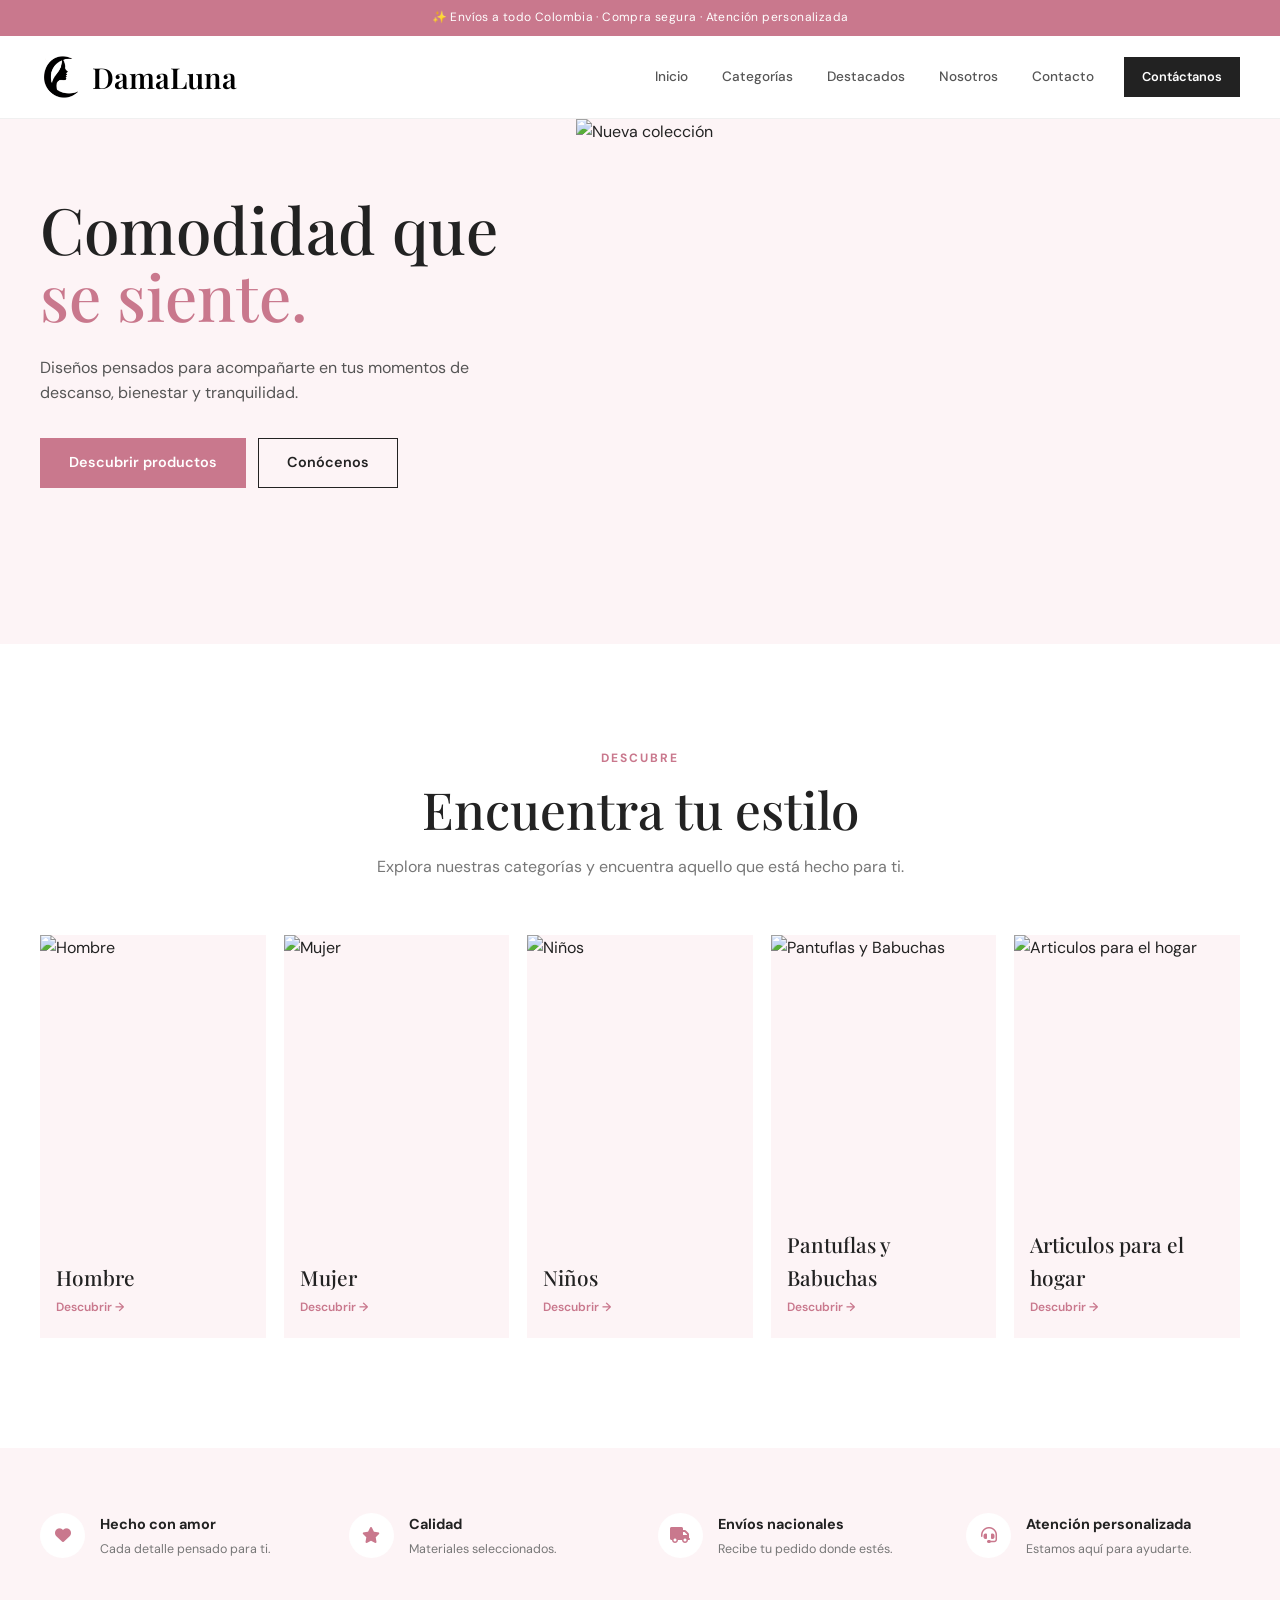
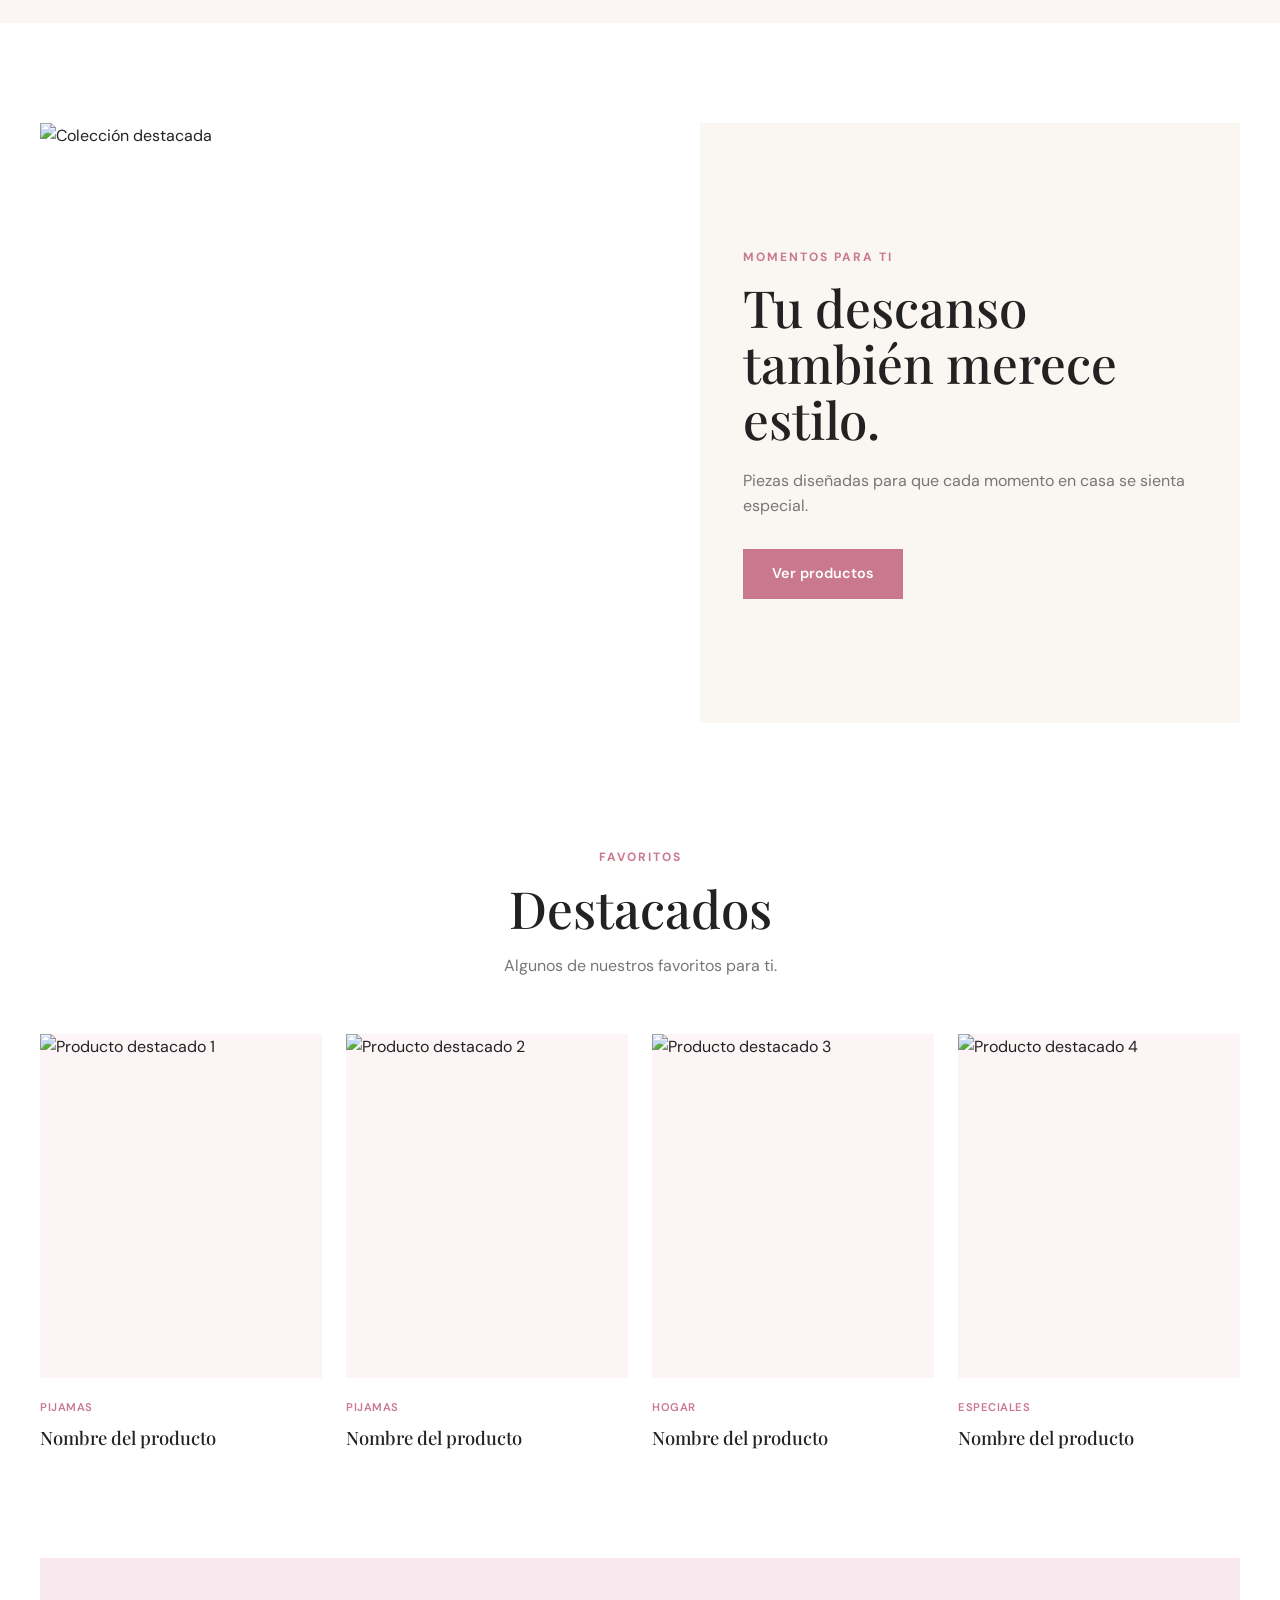
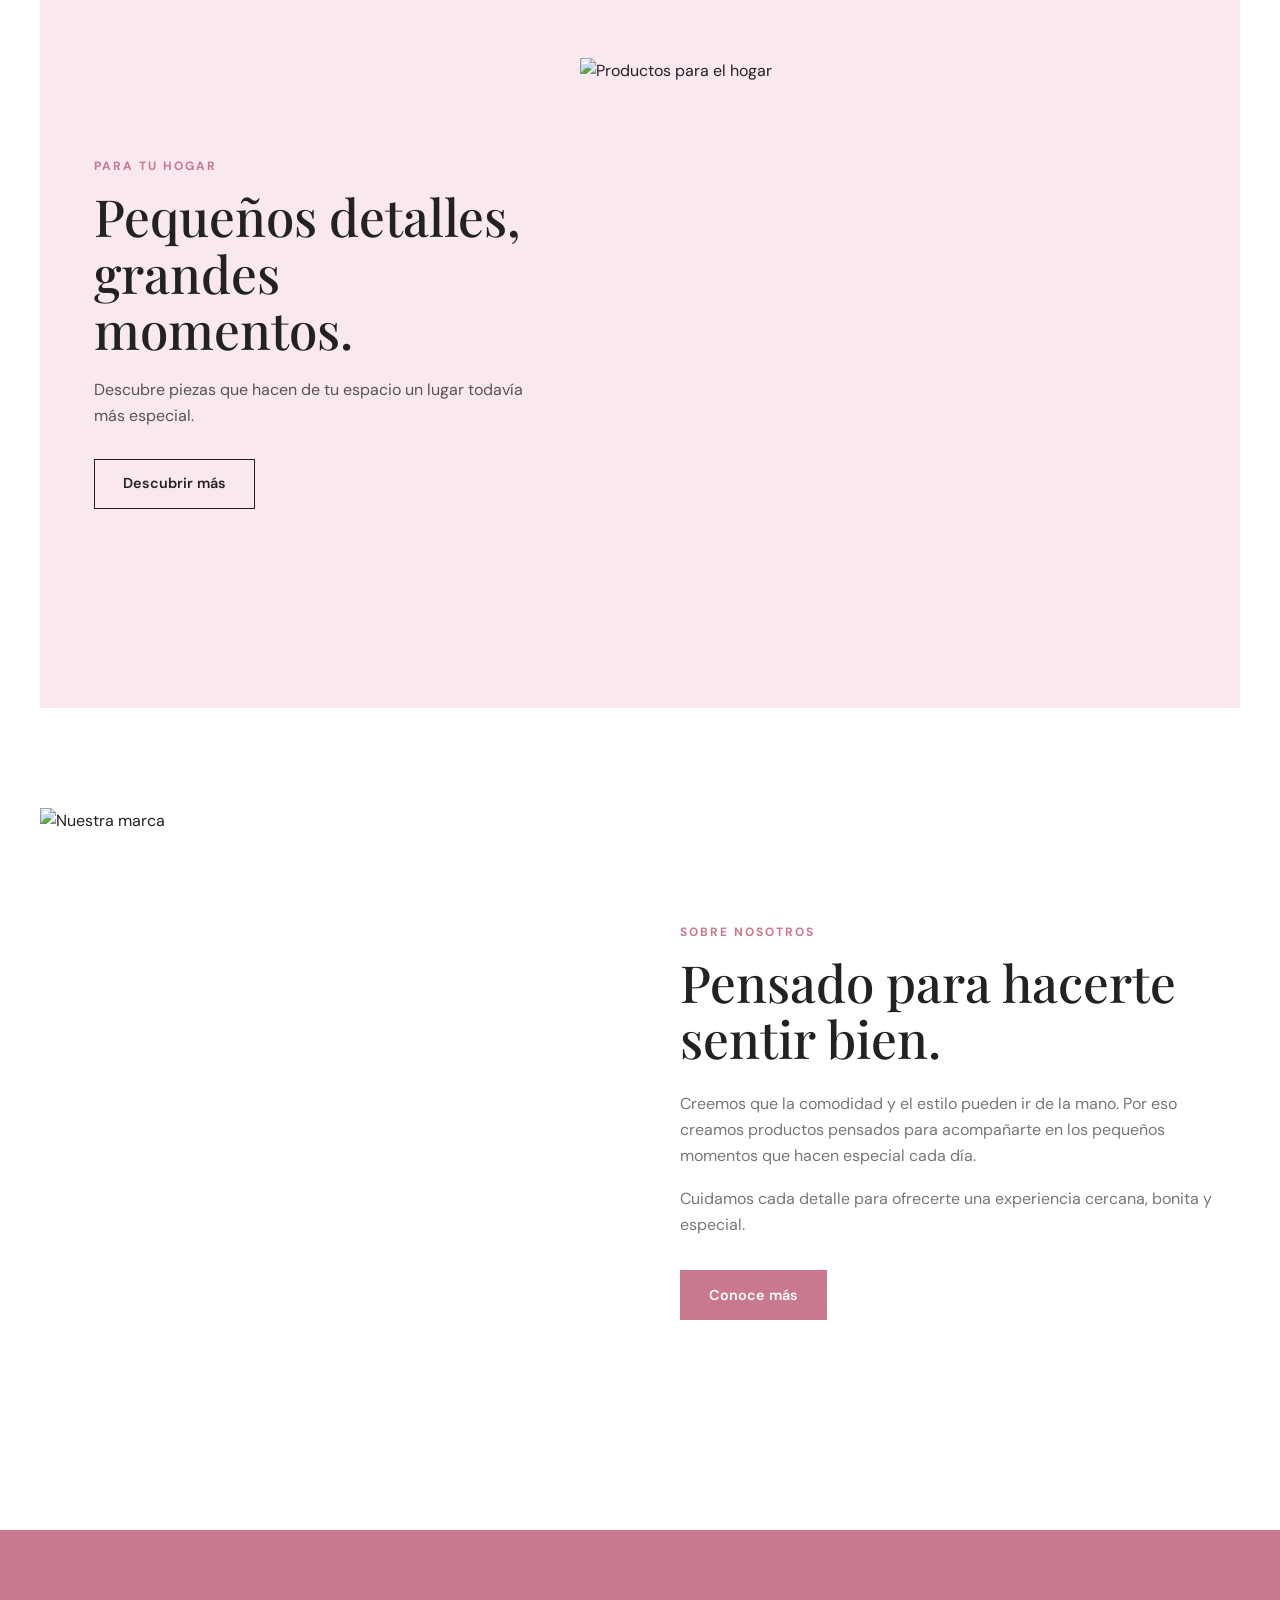
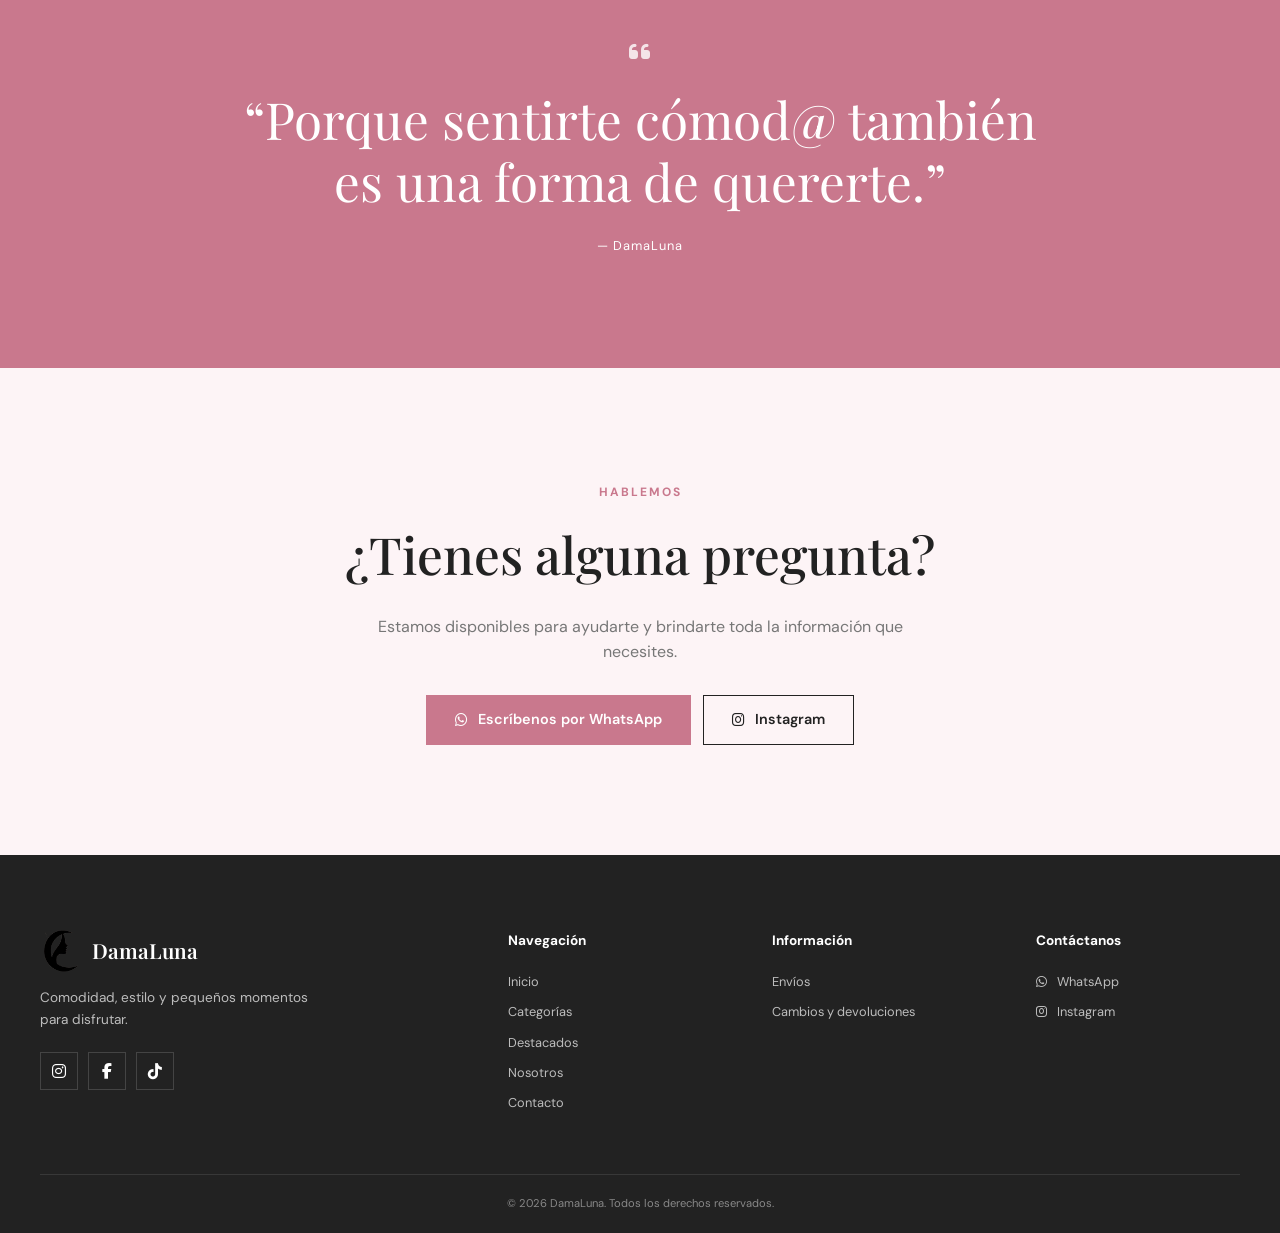
==== index.html @ d51f0b3f "Principal" ====
<!DOCTYPE html>
<html lang="es">
    <head>
        <meta charset="UTF-8">
        <meta name="viewport" content="width=device-width, initial-scale=1.0">
        <title>Tu Marca | Comodidad que se siente</title>
        <meta name="description" content="Descubre nuestra colección de pijamas y productos para disfrutar de comodidad, estilo y bienestar.">
        <!-- Favicon -->
        <link rel="icon" href="static/img/favicon.png" type="image/png">
        <!-- Google Fonts -->
        <link rel="preconnect" href="https://fonts.googleapis.com">
        <link rel="preconnect" href="https://fonts.gstatic.com" crossorigin>
        <link href="https://fonts.googleapis.com/css2?family=DM+Sans:wght@400;500;600;700&family=Playfair+Display:wght@400;500;600;700&display=swap" rel="stylesheet">
        <!-- Font Awesome -->
        <link rel="stylesheet"
            href="https://cdnjs.cloudflare.com/ajax/libs/font-awesome/6.7.2/css/all.min.css">
        <!-- CSS -->
        <link rel="stylesheet" href="static/css/index.css">
    </head>

    <body>
        <!-- =====================================================
            BARRA SUPERIOR
        ====================================================== -->
        <div class="top-bar">
            <p>✨ Envíos a todo Colombia · Compra segura · Atención personalizada</p>
        </div>

        <!-- =====================================================
            NAVBAR
        ====================================================== -->
        <header class="header">
            <nav class="navbar">
                <!-- Logo -->
                <a href="#inicio" class="logo navbar-logo">
                    <img src="static/img/Logo_DamaLuna.png" alt="Logo">
                    <span>DamaLuna</span>
                </a>
                <!-- Navegación desktop -->
                <div class="nav-links">
                    <a href="#inicio">Inicio</a>
                    <a href="#categorias">Categorías</a>
                    <a href="#destacados">Destacados</a>
                    <a href="#nosotros">Nosotros</a>
                    <a href="#contacto">Contacto</a>
                </div>
                <!-- Botones -->
                <div class="nav-actions">
                    <a href="#contacto" class="nav-contact">
                        Contáctanos
                    </a>
                    <!-- Botón menú móvil -->
                    <button class="menu-toggle"
                            id="menu-toggle"
                            aria-label="Abrir menú"
                            aria-expanded="false">
                        <i class="fa-solid fa-bars"></i>
                    </button>
                </div>
            </nav>
            <!-- Menú móvil -->
            <div class="mobile-menu" id="mobile-menu">
                <a href="#inicio">Inicio</a>
                <a href="#categorias">Categorías</a>
                <a href="#destacados">Destacados</a>
                <a href="#nosotros">Nosotros</a>
                <a href="#contacto">Contacto</a>
            </div>
        </header>

        <main>
            <!-- =================================================
                HERO
            ================================================== -->
            <section class="hero" id="inicio">
                <div class="hero-content">
                    <h1>
                        Comodidad que
                        <span>se siente.</span>
                    </h1>
                    <p>
                        Diseños pensados para acompañarte en tus momentos
                        de descanso, bienestar y tranquilidad.
                    </p>
                    <div class="hero-buttons">
                        <a href="#destacados" class="btn btn-primary">
                            Descubrir productos
                        </a>
                        <a href="#nosotros" class="btn btn-secondary">
                            Conócenos
                        </a>
                    </div>
                </div>
                <div class="hero-image">
                    <img src="static/img/hero/hero.jpg"
                        alt="Nueva colección">
                </div>
            </section>

            <!-- =================================================
                CATEGORÍAS
            ================================================== -->
            <section class="categories section" id="categorias">
                <div class="section-heading">
                    <span class="section-label">
                        DESCUBRE
                    </span>
                    <h2>
                        Encuentra tu estilo
                    </h2>
                    <p>
                        Explora nuestras categorías y encuentra aquello
                        que está hecho para ti.
                    </p>
                </div>
                <div class="categories-grid">
                    <!-- Categoría 1 -->
                    <a href="#destacados" class="category-card">
                        <div class="category-image">
                            <img src="static/img/categorias/pijamas.jpg"
                                alt="Hombre">
                        </div>
                        <div class="category-info">
                            <h3>Hombre</h3>
                            <span>Descubrir →</span>
                        </div>
                    </a>
                    <!-- Categoría 2 -->
                    <a href="#destacados" class="category-card">
                        <div class="category-image">
                            <img src="static/img/categorias/ropa.jpg"
                                alt="Mujer">
                        </div>
                        <div class="category-info">
                            <h3>Mujer</h3>
                            <span>Descubrir →</span>
                        </div>
                    </a>
                    <!-- Categoría 3 -->
                    <a href="#destacados" class="category-card">
                        <div class="category-image">
                            <img src="static/img/categorias/hogar.jpg"
                                alt="Niños">
                        </div>
                        <div class="category-info">
                            <h3>Niños</h3>
                            <span>Descubrir →</span>
                        </div>
                    </a>
                    <!-- Categoría 4 -->
                    <a href="#destacados" class="category-card">
                        <div class="category-image">
                            <img src="static/img/categorias/accesorios.jpg"
                                alt="Pantuflas y Babuchas">
                        </div>
                        <div class="category-info">
                            <h3>Pantuflas y Babuchas</h3>
                            <span>Descubrir →</span>
                        </div>
                    </a>
                    <!-- Categoría 5 -->
                    <a href="#destacados" class="category-card">
                        <div class="category-image">
                            <img src="static/img/categorias/especiales.jpg"
                                alt="Articulos para el hogar">
                        </div>
                        <div class="category-info">
                            <h3>Articulos para el hogar</h3>
                            <span>Descubrir →</span>
                        </div>
                    </a>
                </div>
            </section>

            <!-- =================================================
                BENEFICIOS
            ================================================== -->
            <section class="benefits">
                <div class="benefits-grid">
                    <div class="benefit-item">
                        <div class="benefit-icon">
                            <i class="fa-solid fa-heart"></i>
                        </div>
                        <div>
                            <h3>Hecho con amor</h3>
                            <p>
                                Cada detalle pensado para ti.
                            </p>
                        </div>
                    </div>
                    <div class="benefit-item">
                        <div class="benefit-icon">
                            <i class="fa-solid fa-star"></i>
                        </div>
                        <div>
                            <h3>Calidad</h3>
                            <p>
                                Materiales seleccionados.
                            </p>
                        </div>
                    </div>
                    <div class="benefit-item">
                        <div class="benefit-icon">
                            <i class="fa-solid fa-truck"></i>
                        </div>
                        <div>
                            <h3>Envíos nacionales</h3>
                            <p>
                                Recibe tu pedido donde estés.
                            </p>
                        </div>
                    </div>
                    <div class="benefit-item">
                        <div class="benefit-icon">
                            <i class="fa-solid fa-headset"></i>
                        </div>
                        <div>
                            <h3>Atención personalizada</h3>
                            <p>
                                Estamos aquí para ayudarte.
                            </p>
                        </div>
                    </div>
                </div>
            </section>

            <!-- =================================================
                BANNER PRINCIPAL
            ================================================== -->
            <section class="featured-banner section">
                <div class="banner-image">
                    <img src="static/img/banners/banner-principal.jpg"
                        alt="Colección destacada">
                </div>
                <div class="banner-content">
                    <span class="section-label">
                        MOMENTOS PARA TI
                    </span>
                    <h2>
                        Tu descanso también
                        merece estilo.
                    </h2>
                    <p>
                        Piezas diseñadas para que cada momento en casa
                        se sienta especial.
                    </p>
                    <a href="#categorias" class="btn btn-primary">
                        Ver productos
                    </a>
                </div>
            </section>

            <!-- =================================================
                PRODUCTOS DESTACADOS
            ================================================== -->
            <section class="featured section" id="destacados">
                <div class="section-heading">
                    <span class="section-label">
                        FAVORITOS
                    </span>
                    <h2>
                        Destacados
                    </h2>
                    <p>
                        Algunos de nuestros favoritos para ti.
                    </p>
                </div>
                <div class="products-grid">
                    <!-- Producto 1 -->
                    <article class="product-card">
                        <div class="product-image">
                            <img src="static/img/productos/producto-1.jpg"
                                alt="Producto destacado 1">
                        </div>
                        <div class="product-info">
                            <span class="product-category">
                                Pijamas
                            </span>
                            <h3>
                                Nombre del producto
                            </h3>
                        </div>
                    </article>
                    <!-- Producto 2 -->
                    <article class="product-card">
                        <div class="product-image">
                            <img src="static/img/productos/producto-2.jpg"
                                alt="Producto destacado 2">
                        </div>
                        <div class="product-info">
                            <span class="product-category">
                                Pijamas
                            </span>
                            <h3>
                                Nombre del producto
                            </h3>
                        </div>
                    </article>
                    <!-- Producto 3 -->
                    <article class="product-card">
                        <div class="product-image">
                            <img src="static/img/productos/producto-3.jpg"
                                alt="Producto destacado 3">
                        </div>
                        <div class="product-info">
                            <span class="product-category">
                                Hogar
                            </span>
                            <h3>
                                Nombre del producto
                            </h3>
                        </div>
                    </article>
                    <!-- Producto 4 -->
                    <article class="product-card">
                        <div class="product-image">
                            <img src="static/img/productos/producto-4.jpg"
                                alt="Producto destacado 4">
                        </div>
                        <div class="product-info">
                            <span class="product-category">
                                Especiales
                            </span>
                            <h3>
                                Nombre del producto
                            </h3>
                        </div>
                    </article>
                </div>
            </section>

            <!-- =================================================
                BANNER SECUNDARIO
            ================================================== -->
            <section class="secondary-banner section">
                <div class="secondary-banner-content">
                    <span class="section-label">
                        PARA TU HOGAR
                    </span>
                    <h2>
                        Pequeños detalles,
                        grandes momentos.
                    </h2>
                    <p>
                        Descubre piezas que hacen de tu espacio
                        un lugar todavía más especial.
                    </p>
                    <a href="#contacto" class="btn btn-secondary">
                        Descubrir más
                    </a>
                </div>
                <div class="secondary-banner-image">
                    <img src="static/img/banners/banner-hogar.jpg"
                        alt="Productos para el hogar">
                </div>
            </section>

            <!-- =================================================
                NOSOTROS / MARCA
            ================================================== -->
            <section class="about section" id="nosotros">
                <div class="about-image">
                    <img src="static/img/nosotros/nosotros.jpg"
                        alt="Nuestra marca">
                </div>
                <div class="about-content">
                    <span class="section-label">
                        SOBRE NOSOTROS
                    </span>
                    <h2>
                        Pensado para hacerte
                        sentir bien.
                    </h2>
                    <p>
                        Creemos que la comodidad y el estilo pueden ir
                        de la mano. Por eso creamos productos pensados
                        para acompañarte en los pequeños momentos
                        que hacen especial cada día.
                    </p>
                    <p>
                        Cuidamos cada detalle para ofrecerte una
                        experiencia cercana, bonita y especial.
                    </p>
                    <a href="#contacto" class="btn btn-primary">
                        Conoce más
                    </a>
                </div>
            </section>

            <!-- =================================================
                FRASE / TESTIMONIO
            ================================================== -->
            <section class="quote-section">
                <div class="quote-content">
                    <i class="fa-solid fa-quote-left"></i>
                    <blockquote>
                        “Porque sentirte cómod@ también es
                        una forma de quererte.”
                    </blockquote>
                    <span>
                        — DamaLuna
                    </span>
                </div>
            </section>

            <!-- =================================================
                CONTACTO / CTA
            ================================================== -->
            <section class="contact-cta section" id="contacto">
                <div class="contact-cta-content">
                    <span class="section-label">
                        HABLEMOS
                    </span>
                    <h2>
                        ¿Tienes alguna pregunta?
                    </h2>
                    <p>
                        Estamos disponibles para ayudarte y
                        brindarte toda la información que necesites.
                    </p>
                    <div class="contact-buttons">
                        <a href="#" class="btn btn-primary">
                            <i class="fa-brands fa-whatsapp"></i>
                            Escríbenos por WhatsApp
                        </a>
                        <a href="#" class="btn btn-secondary">
                            <i class="fa-brands fa-instagram"></i>
                            Instagram
                        </a>
                    </div>
                </div>
            </section>
        </main>

        <!-- =====================================================
            FOOTER
        ====================================================== -->
        <footer class="footer">
            <div class="footer-container">
                <!-- Marca -->
                <div class="footer-brand">
                    <a href="#inicio" class="logo footer-logo">
                        <img src="static/img/Logo_DamaLuna.png" alt="Logo">
                        <span>DamaLuna</span>
                    </a>
                    <p>
                        Comodidad, estilo y pequeños momentos
                        para disfrutar.
                    </p>
                    <div class="social-links">
                        <a href="#" aria-label="Instagram">
                            <i class="fa-brands fa-instagram"></i>
                        </a>
                        <a href="#" aria-label="Facebook">
                            <i class="fa-brands fa-facebook-f"></i>
                        </a>
                        <a href="#" aria-label="TikTok">
                            <i class="fa-brands fa-tiktok"></i>
                        </a>
                    </div>
                </div>
                <!-- Navegación -->
                <div class="footer-column">
                    <h3>
                        Navegación
                    </h3>
                    <a href="#inicio">Inicio</a>
                    <a href="#categorias">Categorías</a>
                    <a href="#destacados">Destacados</a>
                    <a href="#nosotros">Nosotros</a>
                    <a href="#contacto">Contacto</a>
                </div>
                <!-- Información -->
                <div class="footer-column">
                    <h3>
                        Información
                    </h3>
                    <a href="#">Envíos</a>
                    <a href="#">Cambios y devoluciones</a>
                </div>
                <!-- Contacto -->
                <div class="footer-column">
                    <h3>
                        Contáctanos
                    </h3>
                    <a href="#">
                        <i class="fa-brands fa-whatsapp"></i>
                        WhatsApp
                    </a>
                    <a href="#">
                        <i class="fa-brands fa-instagram"></i>
                        Instagram
                    </a>
                </div>
            </div>
            <div class="footer-bottom">
                <p>
                    © 2026 DamaLuna. Todos los derechos reservados.
                </p>
            </div>
        </footer>

        <!-- =====================================================
            BOTÓN VOLVER ARRIBA
        ====================================================== -->
        <button class="back-to-top"
                id="back-to-top"
                aria-label="Volver arriba">
            <i class="fa-solid fa-arrow-up"></i>
        </button>

        <!-- =====================================================
            JAVASCRIPT
        ====================================================== -->
        <script src="static/js/index.js"></script>
    </body>
</html>
---- static/css/index.css ----
/* =========================================================
   VARIABLES
========================================================= */
:root {
    --rosa-principal: #e8a8b8;
    --rosa-oscuro: #c9788d;
    --rosa-claro: #f9e8ed;
    --rosa-suave: #fdf4f6;
    --crema: #faf6f2;
    --blanco: #ffffff;
    --negro: #222222;
    --gris-oscuro: #555555;
    --gris: #777777;
    --borde: #eadcdf;
    --fuente-principal: "DM Sans", sans-serif;
    --fuente-elegante: "Playfair Display", serif;
    --contenedor: 1200px;
    --radio: 4px;
    --transicion: 0.3s ease;
}

/* =========================================================
   RESET
========================================================= */
* {
    margin: 0;
    padding: 0;
    box-sizing: border-box;
}

html {
    scroll-behavior: smooth;
}

body {
    font-family: var(--fuente-principal);
    color: var(--negro);
    background: var(--blanco);
    line-height: 1.6;
    overflow-x: hidden;
}

img {
    display: block;
    width: 100%;
    max-width: 100%;
}

a {
    color: inherit;
    text-decoration: none;
}

button,
input,
textarea {
    font: inherit;
}

button {
    border: none;
    background: none;
    cursor: pointer;
}

/* =========================================================
   UTILIDADES
========================================================= */
.section {
    width: min(100% - 40px, var(--contenedor));
    margin: 0 auto;
    padding: 100px 0;
}

.section-heading {
    max-width: 650px;
    margin: 0 auto 55px;
    text-align: center;
}

.section-label {
    display: inline-block;
    margin-bottom: 12px;
    color: var(--rosa-oscuro);
    font-size: 0.75rem;
    font-weight: 700;
    letter-spacing: 2px;
}

.section-heading h2 {
    margin-bottom: 15px;
    font-family: var(--fuente-elegante);
    font-size: clamp(2rem, 4vw, 3.2rem);
    font-weight: 500;
    line-height: 1.15;
}

.section-heading p {
    color: var(--gris);
    font-size: 1rem;
}

.btn {
    display: inline-flex;
    align-items: center;
    justify-content: center;
    gap: 10px;
    min-height: 50px;
    padding: 0 28px;
    border: 1px solid transparent;
    font-size: 0.9rem;
    font-weight: 600;
    transition:
        background var(--transicion),
        color var(--transicion),
        border-color var(--transicion),
        transform var(--transicion);
}

.btn:hover {
    transform: translateY(-2px);
}

.btn-primary {
    color: var(--blanco);
    background: var(--rosa-oscuro);
}

.btn-primary:hover {
    background: #b9667b;
}

.btn-secondary {
    color: var(--negro);
    background: transparent;
    border-color: var(--negro);
}

.btn-secondary:hover {
    color: var(--blanco);
    background: var(--negro);
}

/* =========================================================
   TOP BAR
========================================================= */
.top-bar {
    display: flex;
    align-items: center;
    justify-content: center;
    min-height: 36px;
    padding: 8px 20px;
    color: var(--blanco);
    background: var(--rosa-oscuro);
    text-align: center;
    font-size: 0.75rem;
    letter-spacing: 0.4px;
}

/* =========================================================
   HEADER / NAVBAR
========================================================= */
.header {
    position: sticky;
    top: 0;
    z-index: 1000;
    background: rgba(255, 255, 255, 0.96);
    border-bottom: 1px solid rgba(0, 0, 0, 0.06);
    backdrop-filter: blur(10px);
}

.navbar {
    width: min(100% - 40px, var(--contenedor));
    min-height: 82px;
    margin: 0 auto;
    display: flex;
    align-items: center;
    justify-content: space-between;
    gap: 30px;
}

/* Logo */
.logo {
    flex-shrink: 0;
    color: var(--negro);
    text-decoration: none;
}

.navbar-logo {
    display: flex;
    flex-direction: row;
    align-items: center;
    justify-content: flex-start;
    gap: 10px;
    white-space: nowrap;
}

.navbar-logo img {
    display: block;
    width: 42px;
    height: 42px;
    object-fit: contain;
    flex-shrink: 0;
}

.navbar-logo span {
    display: block;
    color:rgb(0, 0, 0);
    font-family: var(--fuente-elegante);
    font-size: 1.8rem;
    font-weight: 600;
    line-height: 1;
}

/* Links */
.nav-links {
    display: flex;
    align-items: center;
    justify-content: center;
    gap: 34px;
    margin-left: auto;
}

.nav-links a {
    position: relative;
    color: var(--gris-oscuro);
    font-size: 0.85rem;
    font-weight: 500;
    transition: color var(--transicion);
}

.nav-links a::after {
    content: "";
    position: absolute;
    left: 0;
    bottom: -7px;
    width: 0;
    height: 1px;
    background: var(--rosa-oscuro);
    transition: width var(--transicion);
}

.nav-links a:hover {
    color: var(--rosa-oscuro);
}

.nav-links a:hover::after {
    width: 100%;
}

/* Acciones */
.nav-actions {
    display: flex;
    align-items: center;
    gap: 15px;
}

.nav-contact {
    padding: 10px 18px;
    color: var(--blanco);
    background: var(--negro);
    font-size: 0.8rem;
    font-weight: 600;
    transition: background var(--transicion);
}

.nav-contact:hover {
    background: var(--rosa-oscuro);
}

/* Botón menú */
.menu-toggle {
    display: none;
    width: 42px;
    height: 42px;
    align-items: center;
    justify-content: center;
    color: var(--negro);
    font-size: 1.2rem;
}

/* Menú móvil */
.mobile-menu {
    display: none;
    width: min(100% - 40px, var(--contenedor));
    margin: 0 auto;
    padding: 0 0 20px;
}

.mobile-menu a {
    display: block;
    padding: 14px 0;
    border-bottom: 1px solid var(--borde);
    color: var(--gris-oscuro);
    font-size: 0.9rem;
}

/* =========================================================
   HERO
========================================================= */
.hero {
    min-height: 525px;
    display: grid;
    grid-template-columns: 0.9fr 1.1fr;
    background: var(--rosa-suave);
}

.hero-content {
    display: flex;
    flex-direction: column;
    justify-content: center;
    padding: 80px max(40px, calc((100vw - var(--contenedor)) / 2));
    padding-right: 60px;
    transform: translateY(-40px);
}

.hero-label {
    margin-bottom: 18px;
    color: var(--rosa-oscuro);
    font-size: 0.75rem;
    font-weight: 700;
    letter-spacing: 2px;
}

.hero h1 {
    max-width: 600px;
    font-family: var(--fuente-elegante);
    font-size: clamp(3rem, 5vw, 5.3rem);
    font-weight: 500;
    line-height: 1.05;
}

.hero h1 span {
    color: var(--rosa-oscuro);
}

.hero-content > p {
    max-width: 500px;
    margin: 25px 0 32px;
    color: var(--gris-oscuro);
    font-size: 1rem;
}

.hero-buttons {
    display: flex;
    flex-wrap: wrap;
    gap: 12px;
}

.hero-image {
    min-height: 200px;
    overflow: hidden;
}

.hero-image img {
    width: 100%;
    height: 100%;
    object-fit: cover;
}

/* =========================================================
   CATEGORÍAS
========================================================= */
.categories {
    padding-bottom: 110px;
}

.categories-grid {
    display: grid;
    grid-template-columns: repeat(5, 1fr);
    gap: 18px;
}

.category-card {
    overflow: hidden;
    background: var(--rosa-suave);
    transition: transform var(--transicion);
    display: flex;
    flex-direction: column;
}

.category-card:hover {
    transform: translateY(-5px);
}

.category-image {
    aspect-ratio: 0.82;
    overflow: hidden;
}

.category-image img {
    width: 100%;
    height: 100%;
    object-fit: cover;
    transition: transform 0.6s ease;
}

.category-card:hover .category-image img {
    transform: scale(1.05);
}

.category-info {
    padding: 18px 16px 20px;
    flex: 1;
    display: flex;
    flex-direction: column;
    justify-content: flex-end;
}

.category-info h3 {
    margin-bottom: 4px;
    font-family: var(--fuente-elegante);
    font-size: 1.3rem;
    font-weight: 500;
}

.category-info span {
    color: var(--rosa-oscuro);
    font-size: 0.75rem;
    font-weight: 600;
}

/* =========================================================
   BENEFICIOS
========================================================= */
.benefits {
    padding: 65px 20px;
    background: var(--rosa-suave);
}

.benefits-grid {
    width: min(100%, var(--contenedor));
    margin: 0 auto;
    display: grid;
    grid-template-columns: repeat(4, 1fr);
    gap: 35px;
}

.benefit-item {
    display: flex;
    align-items: flex-start;
    gap: 15px;
}

.benefit-icon {
    flex-shrink: 0;
    width: 45px;
    height: 45px;
    display: flex;
    align-items: center;
    justify-content: center;
    border-radius: 50%;
    color: var(--rosa-oscuro);
    background: var(--blanco);
}

.benefit-item h3 {
    margin-bottom: 4px;
    font-size: 0.9rem;
    font-weight: 700;
}

.benefit-item p {
    color: var(--gris);
    font-size: 0.78rem;
    line-height: 1.5;
}

/* =========================================================
   BANNER PRINCIPAL
========================================================= */
.featured-banner {
    display: grid;
    grid-template-columns: 1.1fr 0.9fr;
    padding-top: 100px;
    padding-bottom: 20px;
}

.banner-image {
    min-height: 600px;
    overflow: hidden;
}

.banner-image img {
    width: 100%;
    height: 100%;
    object-fit: cover;
}

.banner-content {
    display: flex;
    flex-direction: column;
    justify-content: center;
    padding: 60px 8%;
    background: var(--crema);
}

.banner-content h2 {
    max-width: 480px;
    margin-bottom: 20px;
    font-family: var(--fuente-elegante);
    font-size: clamp(2.3rem, 4vw, 4rem);
    font-weight: 500;
    line-height: 1.1;
}

.banner-content p {
    max-width: 450px;
    margin-bottom: 30px;
    color: var(--gris);
}

.banner-content .btn {
    align-self: flex-start;
}

/* =========================================================
   PRODUCTOS
========================================================= */
.products-grid {
    display: grid;
    grid-template-columns: repeat(4, 1fr);
    gap: 24px;
}

.product-card {
    min-width: 0;
}

.product-image {
    position: relative;
    aspect-ratio: 0.82;
    overflow: hidden;
    background: var(--rosa-suave);
}

.product-image img {
    width: 100%;
    height: 100%;
    object-fit: cover;
    transition: transform 0.5s ease;
}

.product-card:hover .product-image img {
    transform: scale(1.04);
}

.product-tag {
    position: absolute;
    top: 14px;
    left: 14px;
    z-index: 2;
    padding: 6px 10px;
    color: var(--blanco);
    background: var(--rosa-oscuro);
    font-size: 0.65rem;
    font-weight: 700;
    letter-spacing: 0.8px;
}

.product-info {
    padding-top: 15px;
}

.product-category {
    color: var(--rosa-oscuro);
    font-size: 0.7rem;
    font-weight: 600;
    letter-spacing: 0.5px;
    text-transform: uppercase;
}

.product-info h3 {
    margin: 5px 0;
    font-family: var(--fuente-elegante);
    font-size: 1.15rem;
    font-weight: 500;
}

.product-price {
    color: var(--gris-oscuro);
    font-size: 0.85rem;
    font-weight: 600;
}

/* =========================================================
   BANNER SECUNDARIO
========================================================= */
.secondary-banner {
    display: grid;
    grid-template-columns: 0.9fr 1.1fr;
    background: var(--rosa-claro);
}

.secondary-banner-content {
    display: flex;
    flex-direction: column;
    justify-content: center;
    padding: 70px 10%;
}

.secondary-banner-content h2 {
    max-width: 500px;
    margin-bottom: 20px;
    font-family: var(--fuente-elegante);
    font-size: clamp(2.2rem, 4vw, 3.8rem);
    font-weight: 500;
    line-height: 1.1;
}

.secondary-banner-content p {
    max-width: 450px;
    margin-bottom: 30px;
    color: var(--gris-oscuro);
}

.secondary-banner-content .btn {
    align-self: flex-start;
}

.secondary-banner-image {
    min-height: 550px;
    overflow: hidden;
}

.secondary-banner-image img {
    width: 100%;
    height: 100%;
    object-fit: cover;
}

/* =========================================================
   NOSOTROS
========================================================= */
.about {
    display: grid;
    grid-template-columns: 1fr 1fr;
    gap: 80px;
    align-items: center;
}

.about-image {
    overflow: hidden;
}

.about-image img {
    aspect-ratio: 0.9;
    object-fit: cover;
}

.about-content h2 {
    max-width: 550px;
    margin-bottom: 25px;
    font-family: var(--fuente-elegante);
    font-size: clamp(2.4rem, 4vw, 4rem);
    font-weight: 500;
    line-height: 1.1;
}

.about-content p {
    max-width: 550px;
    margin-bottom: 18px;
    color: var(--gris);
}

.about-content .btn {
    margin-top: 15px;
}

/* =========================================================
   FRASE
========================================================= */
.quote-section {
    padding: 110px 20px;
    background: var(--rosa-oscuro);
    color: var(--blanco);
    text-align: center;
}

.quote-content {
    width: min(100%, 800px);
    margin: 0 auto;
}

.quote-content > i {
    margin-bottom: 25px;
    font-size: 1.5rem;
    opacity: 0.8;
}

.quote-content blockquote {
    margin-bottom: 20px;
    font-family: var(--fuente-elegante);
    font-size: clamp(2rem, 4vw, 3.4rem);
    font-weight: 400;
    line-height: 1.2;
}

.quote-content span {
    font-size: 0.8rem;
    letter-spacing: 1px;
}

/* =========================================================
   CONTACTO
========================================================= */
.contact-cta {
    width: 100%;
    max-width: none;
    margin: 0;
    padding: 110px 20px;
    background: var(--rosa-suave);
    text-align: center;
}

.contact-cta-content {
    width: min(100%, 700px);
    margin: 0 auto;
}

.contact-cta-content h2 {
    margin-bottom: 18px;
    font-family: var(--fuente-elegante);
    font-size: clamp(2.3rem, 4vw, 3.8rem);
    font-weight: 500;
}

.contact-cta-content p {
    max-width: 550px;
    margin: 0 auto 30px;
    color: var(--gris);
}

.contact-buttons {
    display: flex;
    justify-content: center;
    flex-wrap: wrap;
    gap: 12px;
}

/* =========================================================
   FOOTER
========================================================= */
.footer {
    padding: 75px 20px 0;
    color: var(--blanco);
    background: var(--negro);
}

.footer-container {
    width: min(100%, var(--contenedor));
    margin: 0 auto;
    padding-bottom: 60px;
    display: grid;
    grid-template-columns: 2fr 1fr 1fr 1fr;
    gap: 60px;
}

.footer-brand .logo {
    display: flex;
    align-items: center;
    justify-content: flex-start;
    flex-direction: row;
    gap: 10px;
    margin-bottom: 15px;
    color: var(--blanco);
    white-space: nowrap;
}

.footer-logo {
    display: flex;
    flex-direction: row;
    align-items: center;
    justify-content: flex-start;
    gap: 10px;
    white-space: nowrap;
}

.footer-logo img {
    display: block;
    width: 42px;
    height: 42px;
    object-fit: contain;
    flex-shrink: 0;
}

.footer-logo span {
    display: block;
    color:rgb(255, 255, 255);
    font-family: var(--fuente-elegante);
    font-size: 1.3rem;
    font-weight: 600;
    line-height: 1;
}

.footer-brand p {
    max-width: 280px;
    color: #bdbdbd;
    font-size: 0.85rem;
}

.social-links {
    display: flex;
    gap: 10px;
    margin-top: 22px;
}

.social-links a {
    width: 38px;
    height: 38px;
    display: flex;
    align-items: center;
    justify-content: center;
    border: 1px solid #444;
    transition:
        background var(--transicion),
        border-color var(--transicion);
}

.social-links a:hover {
    background: var(--rosa-oscuro);
    border-color: var(--rosa-oscuro);
}

.footer-column {
    display: flex;
    flex-direction: column;
    align-items: flex-start;
    gap: 10px;
}

.footer-column h3 {
    margin-bottom: 10px;
    color: var(--blanco);
    font-size: 0.85rem;
    font-weight: 700;
}

.footer-column a {
    color: #bdbdbd;
    font-size: 0.8rem;
    transition: color var(--transicion);
}

.footer-column a:hover {
    color: var(--rosa-principal);
}

.footer-column a i {
    width: 18px;
}

.footer-bottom {
    width: min(100%, var(--contenedor));
    margin: 0 auto;
    padding: 20px 0;
    border-top: 1px solid #383838;
    color: #888;
    text-align: center;
    font-size: 0.7rem;
}

/* =========================================================
   BOTÓN VOLVER ARRIBA
========================================================= */
.back-to-top {
    position: fixed;
    right: 25px;
    bottom: 25px;
    z-index: 900;
    width: 45px;
    height: 45px;
    display: flex;
    align-items: center;
    justify-content: center;
    color: var(--blanco);
    background: var(--rosa-oscuro);
    opacity: 0;
    visibility: hidden;
    transform: translateY(10px);
    transition:
        opacity var(--transicion),
        visibility var(--transicion),
        transform var(--transicion);
}

.back-to-top.show {
    opacity: 1;
    visibility: visible;
    transform: translateY(0);
}

.back-to-top:hover {
    background: var(--negro);
}

/* =========================================================
   TABLET
========================================================= */
@media (max-width: 1050px) {
    .nav-links {
        gap: 20px;
    }
    .categories-grid {
        grid-template-columns: repeat(3, 1fr);
    }
    .benefits-grid {
        grid-template-columns: repeat(2, 1fr);
    }
    .products-grid {
        grid-template-columns: repeat(2, 1fr);
    }
    .about {
        gap: 45px;
    }
    .footer-container {
        grid-template-columns: 1.5fr 1fr 1fr;
    }
    .footer-brand {
        grid-column: 1 / -1;
    }
}

/* =========================================================
   TABLET PEQUEÑA
========================================================= */
@media (max-width: 800px) {
    .section {
        width: min(100% - 30px, var(--contenedor));
        padding: 75px 0;
    }
    /* Navbar */
    .navbar {
        min-height: 72px;
    }
    .nav-links,
    .nav-contact {
        display: none;
    }
    .menu-toggle {
        display: flex;
    }
    .mobile-menu.active {
        display: block;
    }
    /* Hero */
    .hero {
        min-height: auto;
        grid-template-columns: 1fr;
    }
    .hero-content {
        padding: 70px 30px;
    }
    .hero h1 {
        font-size: clamp(2.8rem, 10vw, 4.5rem);
    }
    .hero-image {
        min-height: 500px;
    }
    /* Categorías */
    .categories-grid {
        grid-template-columns: repeat(2, 1fr);
    }
    /* Banners */
    .featured-banner,
    .secondary-banner {
        grid-template-columns: 1fr;
    }
    .banner-image,
    .secondary-banner-image {
        min-height: 450px;
    }
    .banner-content,
    .secondary-banner-content {
        padding: 60px 30px;
    }
    /* Nosotros */
    .about {
        grid-template-columns: 1fr;
        gap: 40px;
    }
    .about-image img {
        aspect-ratio: 1 / 0.85;
    }
}

/* =========================================================
   CELULAR
========================================================= */
@media (max-width: 550px) {
    .top-bar {
        min-height: 32px;
        padding: 7px 15px;
        font-size: 0.68rem;
    }
    .navbar {
        width: min(100% - 30px, var(--contenedor));
    }
    .logo {
        font-size: 1.55rem;
    }
    .mobile-menu {
        width: min(100% - 30px, var(--contenedor));
    }
    /* General */
    .section {
        width: min(100% - 30px, var(--contenedor));
        padding: 60px 0;
    }
    .section-heading {
        margin-bottom: 35px;
    }
    .section-heading h2 {
        font-size: 2.2rem;
    }
    /* Hero */
    .hero-content {
        padding: 55px 20px;
    }
    .hero h1 {
        font-size: 3rem;
    }
    .hero-content > p {
        font-size: 0.9rem;
    }
    .hero-buttons {
        flex-direction: column;
        align-items: stretch;
    }
    .hero-buttons .btn {
        width: 100%;
    }
    .hero-image {
        min-height: 420px;
    }
    /* Categorías */
    .categories-grid {
        grid-template-columns: 1fr 1fr;
        gap: 10px;
    }
    .category-info {
        padding: 13px 12px 15px;
    }
    .category-info h3 {
        font-size: 1.05rem;
    }
    .category-info span {
        font-size: 0.68rem;
    }
    /* Beneficios */
    .benefits {
        padding: 45px 20px;
    }
    .benefits-grid {
        grid-template-columns: 1fr;
        gap: 25px;
    }
    /* Banners */
    .banner-image,
    .secondary-banner-image {
        min-height: 360px;
    }
    .banner-content,
    .secondary-banner-content {
        padding: 50px 25px;
    }
    .banner-content h2,
    .secondary-banner-content h2 {
        font-size: 2.4rem;
    }
    /* Productos */
    .products-grid {
        grid-template-columns: repeat(2, 1fr);
        gap: 15px;
    }
    .product-info h3 {
        font-size: 1rem;
    }
    .product-price {
        font-size: 0.8rem;
    }
    /* Nosotros */
    .about-content h2 {
        font-size: 2.5rem;
    }
    /* Frase */
    .quote-section {
        padding: 75px 20px;
    }
    .quote-content blockquote {
        font-size: 2rem;
    }
    /* Contacto */
    .contact-cta {
        padding: 75px 20px;
    }
    .contact-buttons {
        flex-direction: column;
        align-items: stretch;
    }
    .contact-buttons .btn {
        width: 100%;
    }
    /* Footer */
    .footer {
        padding-top: 55px;
    }
    .footer-container {
        grid-template-columns: 1fr 1fr;
        gap: 40px 25px;
        padding-bottom: 45px;
    }
    .footer-brand {
        grid-column: 1 / -1;
    }
    .footer-column h3 {
        font-size: 0.8rem;
    }
    .footer-column a {
        font-size: 0.75rem;
    }
    /* Volver arriba */
    .back-to-top {
        right: 15px;
        bottom: 15px;
        width: 40px;
        height: 40px;
    }
}

/* =========================================================
   CELULARES MUY PEQUEÑOS
========================================================= */
@media (max-width: 380px) {
    .categories-grid {
        grid-template-columns: 1fr;
    }
    .products-grid {
        grid-template-columns: 1fr;
    }
    .footer-container {
        grid-template-columns: 1fr;
    }
    .footer-brand {
        grid-column: auto;
    }
}
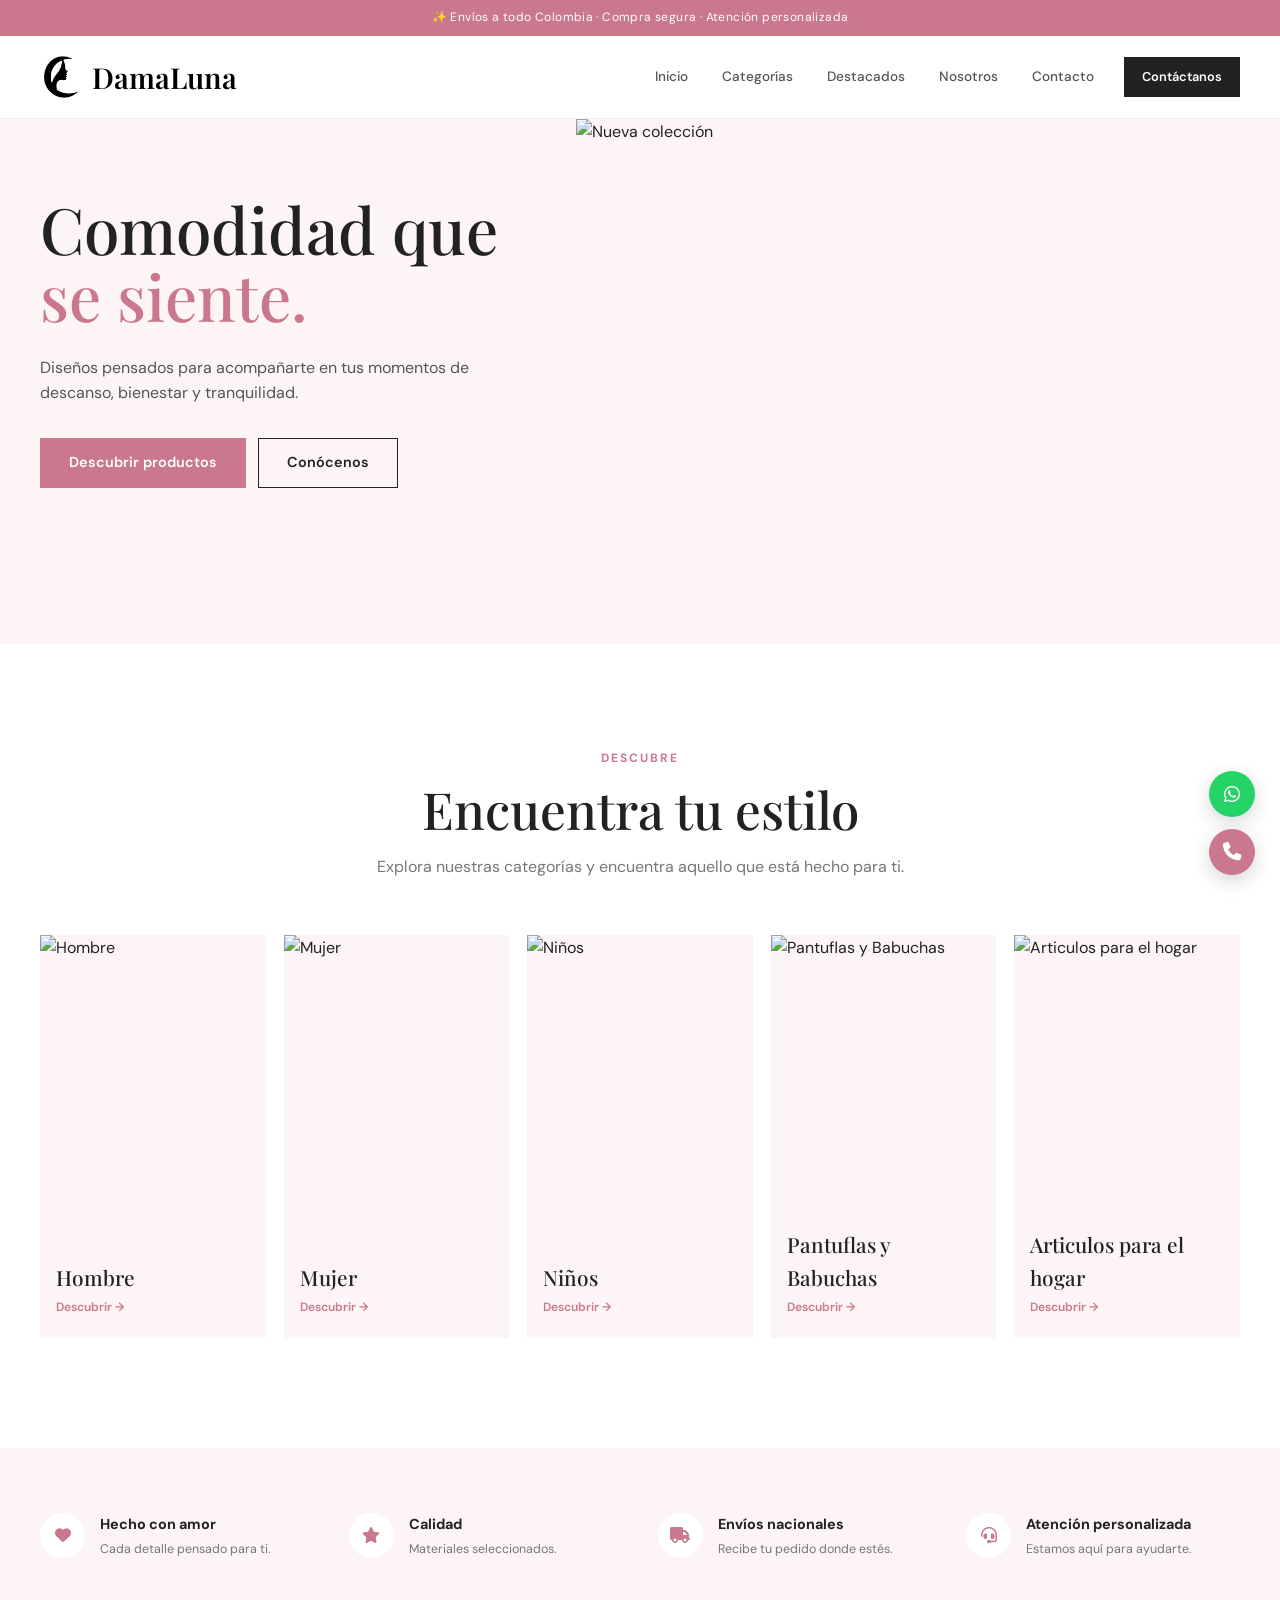
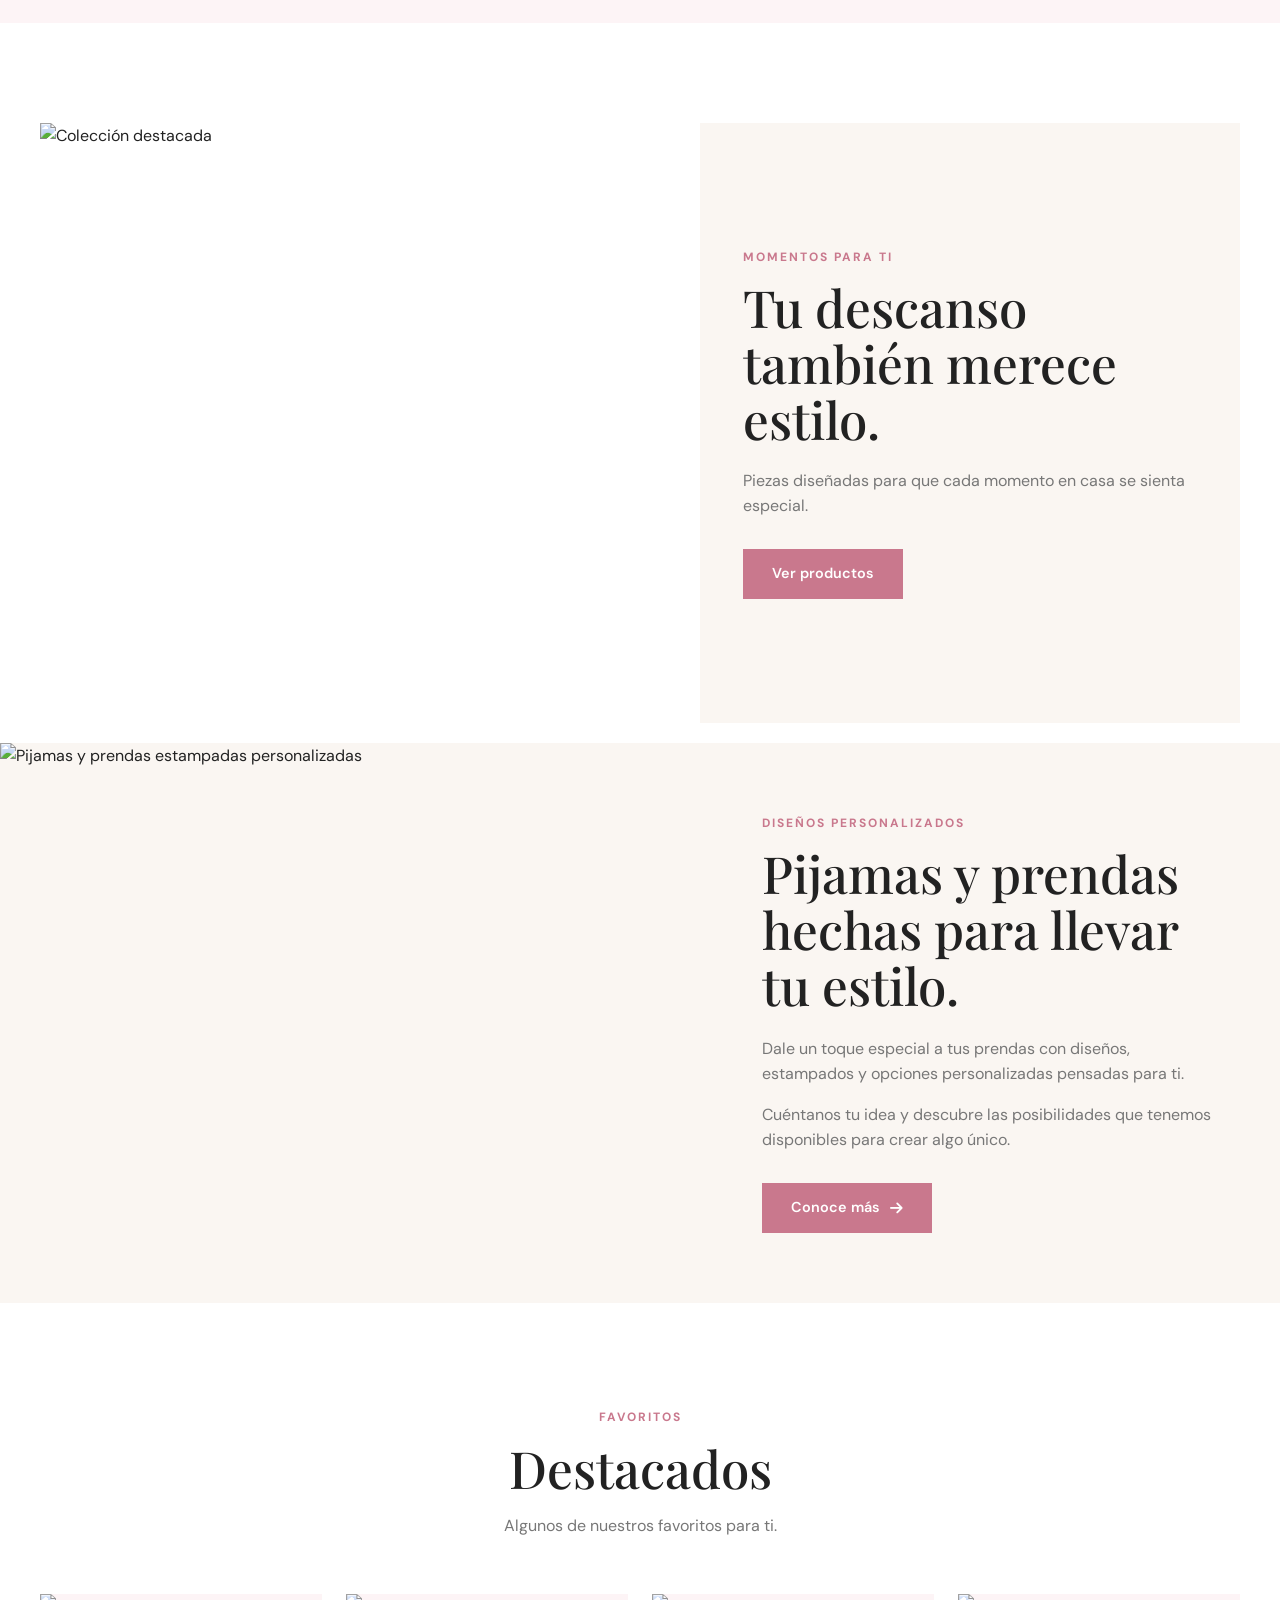
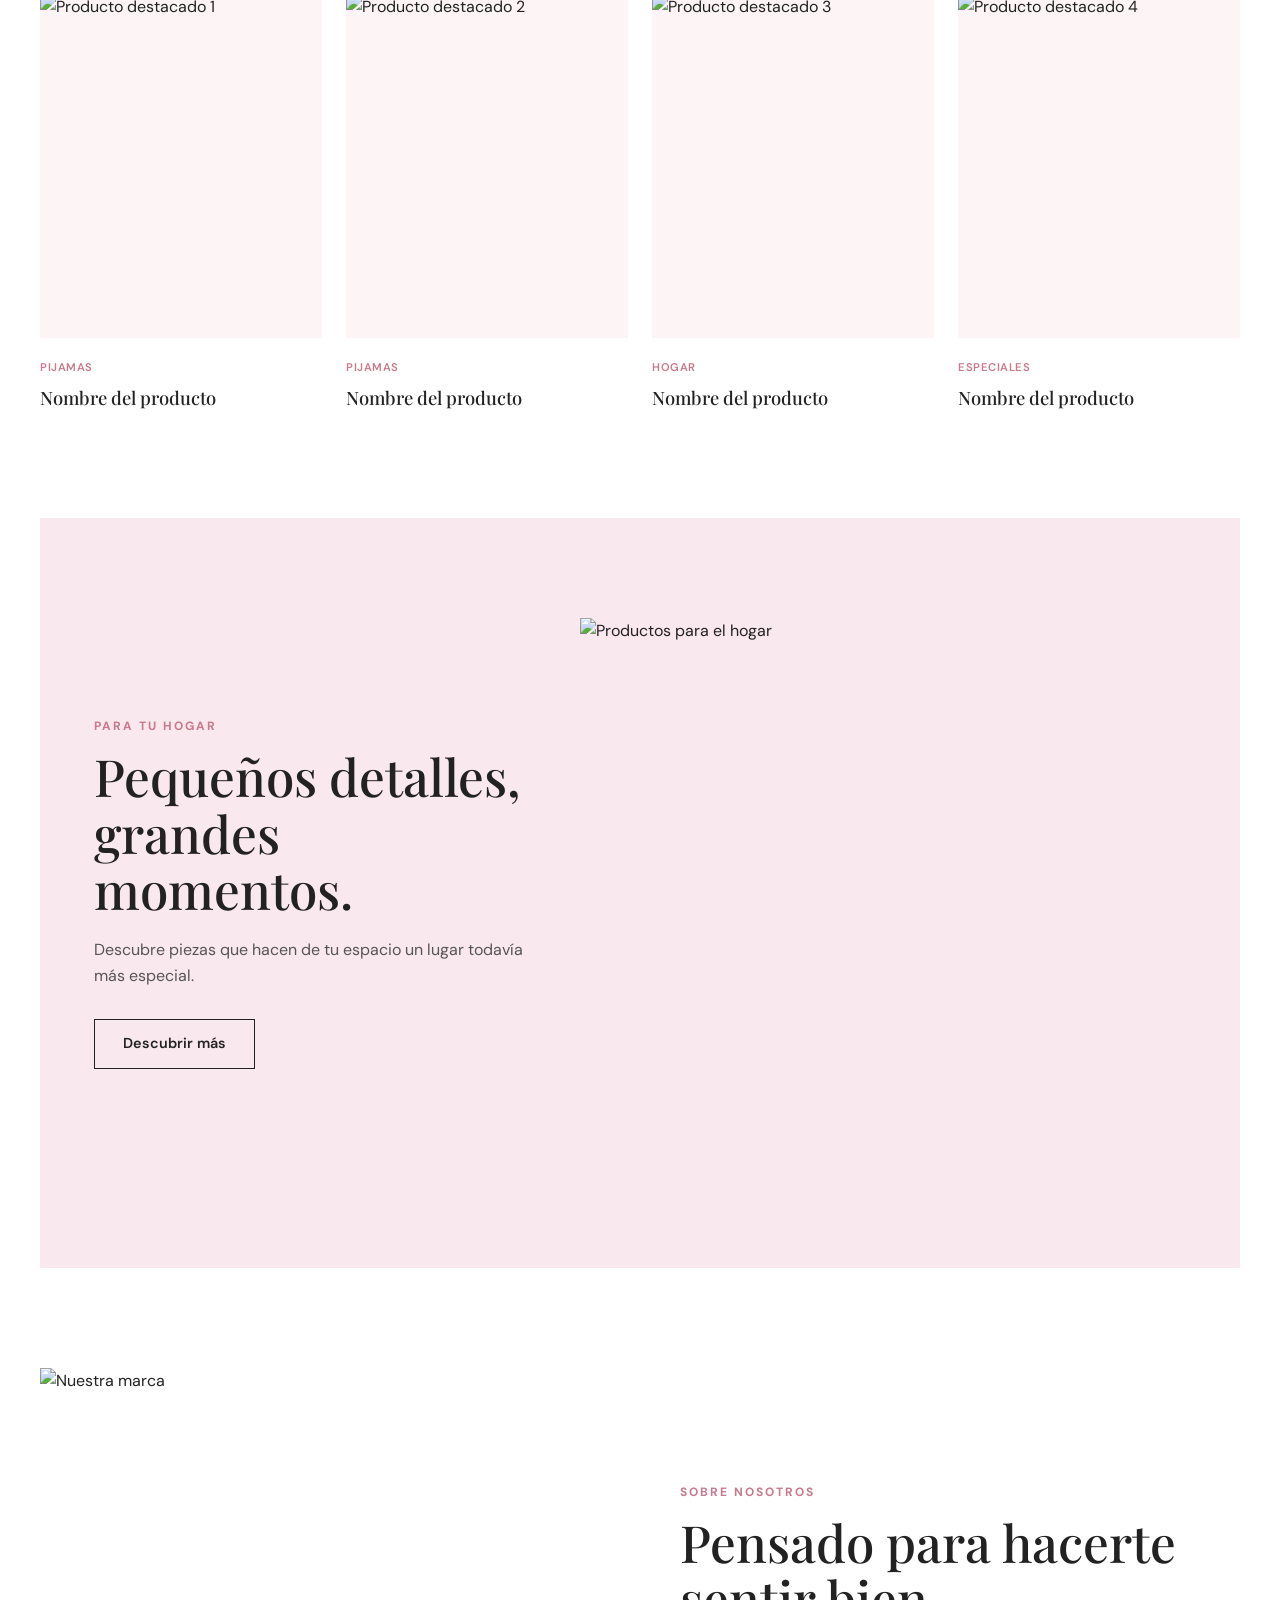
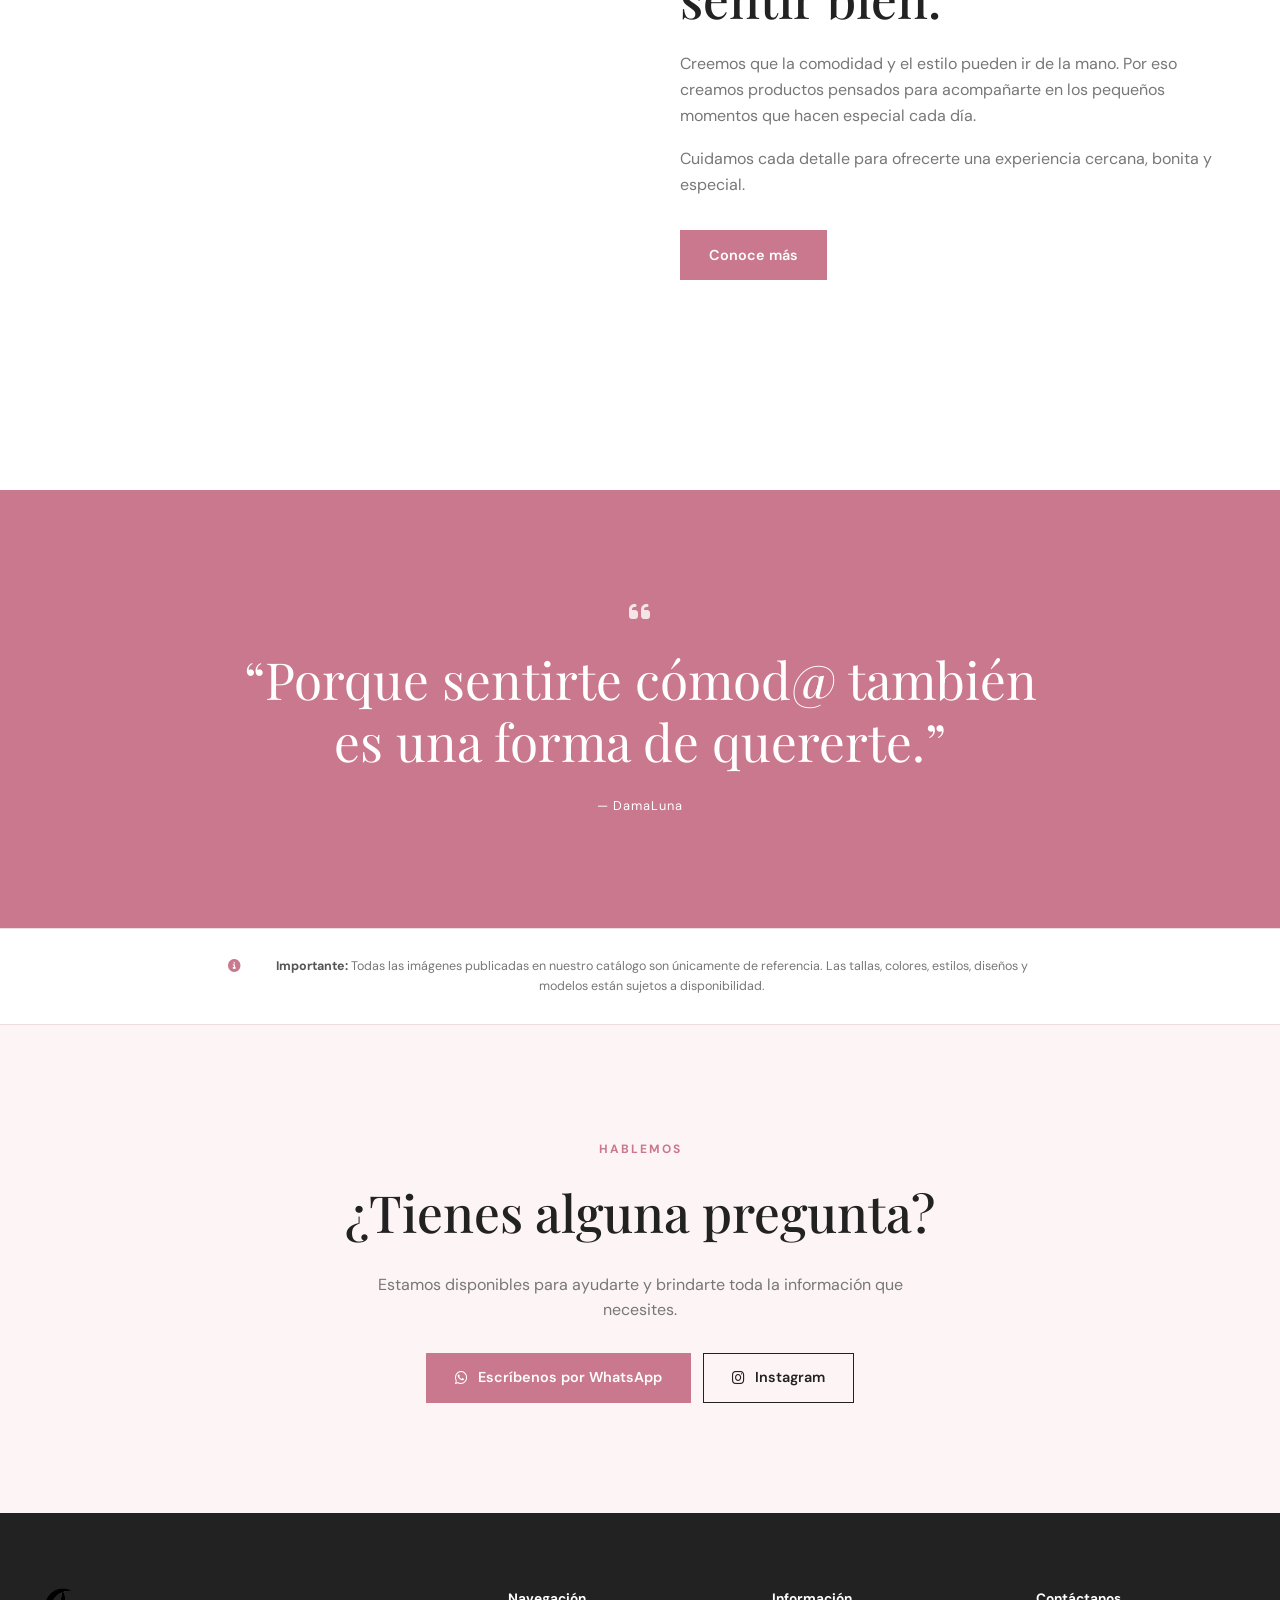
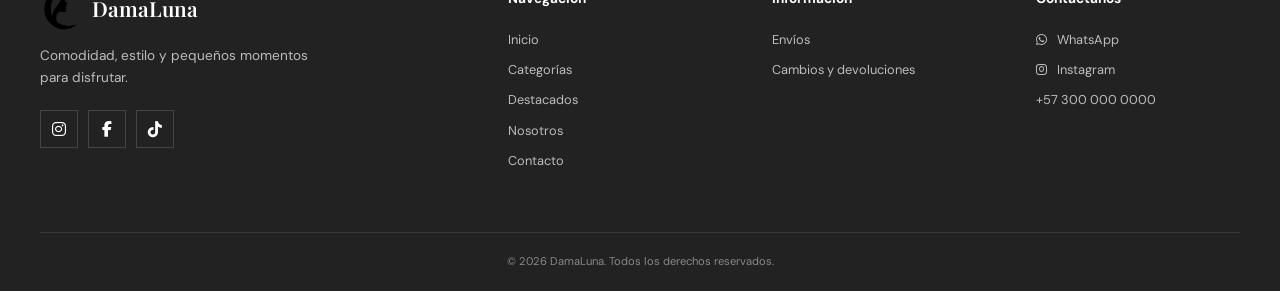
==== commit b453cc11: "Categorias y personalizados" ====
--- a/index.html
+++ b/index.html
@@ -3,7 +3,7 @@
     <head>
         <meta charset="UTF-8">
         <meta name="viewport" content="width=device-width, initial-scale=1.0">
-        <title>Tu Marca | Comodidad que se siente</title>
+        <title>DamaLuna | Comodidad que se siente</title>
         <meta name="description" content="Descubre nuestra colección de pijamas y productos para disfrutar de comodidad, estilo y bienestar.">
         <!-- Favicon -->
         <link rel="icon" href="static/img/favicon.png" type="image/png">
@@ -115,7 +115,7 @@
                 </div>
                 <div class="categories-grid">
                     <!-- Categoría 1 -->
-                    <a href="#destacados" class="category-card">
+                    <a href="html/hombre.html" class="category-card">
                         <div class="category-image">
                             <img src="static/img/categorias/pijamas.jpg"
                                 alt="Hombre">
@@ -126,7 +126,7 @@
                         </div>
                     </a>
                     <!-- Categoría 2 -->
-                    <a href="#destacados" class="category-card">
+                    <a href="html/mujer.html" class="category-card">
                         <div class="category-image">
                             <img src="static/img/categorias/ropa.jpg"
                                 alt="Mujer">
@@ -137,7 +137,7 @@
                         </div>
                     </a>
                     <!-- Categoría 3 -->
-                    <a href="#destacados" class="category-card">
+                    <a href="html/niños.html" class="category-card">
                         <div class="category-image">
                             <img src="static/img/categorias/hogar.jpg"
                                 alt="Niños">
@@ -148,7 +148,7 @@
                         </div>
                     </a>
                     <!-- Categoría 4 -->
-                    <a href="#destacados" class="category-card">
+                    <a href="html/pantuflas_babuchas.html" class="category-card">
                         <div class="category-image">
                             <img src="static/img/categorias/accesorios.jpg"
                                 alt="Pantuflas y Babuchas">
@@ -159,7 +159,7 @@
                         </div>
                     </a>
                     <!-- Categoría 5 -->
-                    <a href="#destacados" class="category-card">
+                    <a href="html/hogar.html" class="category-card">
                         <div class="category-image">
                             <img src="static/img/categorias/especiales.jpg"
                                 alt="Articulos para el hogar">
@@ -246,6 +246,37 @@
                     </p>
                     <a href="#categorias" class="btn btn-primary">
                         Ver productos
+                    </a>
+                </div>
+            </section>
+
+            <!-- =========================================================
+                PERSONALIZADOS
+            ========================================================= -->
+            <section class="personalizados">
+                <div class="personalizados-image">
+                    <img
+                        src="static/img/banners/personalizados.jpg"
+                        alt="Pijamas y prendas estampadas personalizadas">
+                </div>
+                <div class="personalizados-content">
+                    <span class="section-label">
+                        DISEÑOS PERSONALIZADOS
+                    </span>
+                    <h2>
+                        Pijamas y prendas hechas para llevar tu estilo.
+                    </h2>
+                    <p>
+                        Dale un toque especial a tus prendas con diseños,
+                        estampados y opciones personalizadas pensadas para ti.
+                    </p>
+                    <p>
+                        Cuéntanos tu idea y descubre las posibilidades que
+                        tenemos disponibles para crear algo único.
+                    </p>
+                    <a href="html/personalizados.html" class="btn btn-primary">
+                        Conoce más
+                        <i class="fa-solid fa-arrow-right"></i>
                     </a>
                 </div>
             </section>
@@ -400,6 +431,21 @@
                     <span>
                         — DamaLuna
                     </span>
+                </div>
+            </section>
+
+            <!-- =========================================================
+                NOTA DE DISPONIBILIDAD
+            ========================================================= -->
+            <section class="catalog-note">
+                <div class="catalog-note-content">
+                    <i class="fa-solid fa-circle-info"></i>
+                    <p>
+                        <strong>Importante:</strong>
+                        Todas las imágenes publicadas en nuestro catálogo son
+                        únicamente de referencia. Las tallas, colores, estilos,
+                        diseños y modelos están sujetos a disponibilidad.
+                    </p>
                 </div>
             </section>
 
@@ -491,6 +537,9 @@
                         <i class="fa-brands fa-instagram"></i>
                         Instagram
                     </a>
+                    <a href="#contacto">
+                        +57 300 000 0000
+                    </a>
                 </div>
             </div>
             <div class="footer-bottom">
@@ -499,6 +548,24 @@
                 </p>
             </div>
         </footer>
+
+        <!-- BOTONES FLOTANTES DE CONTACTO -->
+        <div class="floating-contact">
+            <a href="https://wa.me/573000000000"
+                class="floating-button floating-whatsapp"
+                target="_blank"
+                rel="noopener noreferrer"
+                aria-label="Contactar por WhatsApp">
+                <span class="floating-label">WhatsApp</span>
+                <i class="fa-brands fa-whatsapp"></i>
+            </a>
+            <a href="tel:+573000000000"
+                class="floating-button floating-phone"
+                aria-label="Llamar">
+                <span class="floating-label">Llamar</span>
+                <i class="fa-solid fa-phone"></i>
+            </a>
+        </div>
 
         <!-- =====================================================
             BOTÓN VOLVER ARRIBA
--- a/static/css/index.css
+++ b/static/css/index.css
@@ -467,6 +467,54 @@
 }
 
 /* =========================================================
+   PERSONALIZADOS
+========================================================= */
+
+.personalizados {
+    display: grid;
+    grid-template-columns: 1.1fr 0.9fr;
+    background: var(--crema);
+}
+
+.personalizados-image {
+    min-height: 560px;
+    overflow: hidden;
+}
+
+.personalizados-image img {
+    width: 100%;
+    height: 100%;
+    object-fit: cover;
+}
+
+.personalizados-content {
+    display: flex;
+    flex-direction: column;
+    justify-content: center;
+    padding: 70px 10%;
+}
+
+.personalizados-content h2 {
+    max-width: 500px;
+    margin-bottom: 22px;
+    font-family: var(--fuente-elegante);
+    font-size: clamp(2.3rem, 4vw, 3.8rem);
+    font-weight: 500;
+    line-height: 1.1;
+}
+
+.personalizados-content p {
+    max-width: 480px;
+    margin-bottom: 15px;
+    color: var(--gris);
+}
+
+.personalizados-content .btn {
+    align-self: flex-start;
+    margin-top: 15px;
+}
+
+/* =========================================================
    BANNER PRINCIPAL
 ========================================================= */
 .featured-banner {
@@ -702,6 +750,43 @@
 }
 
 /* =========================================================
+   NOTA DE DISPONIBILIDAD
+========================================================= */
+.catalog-note {
+    padding: 28px 20px;
+    background: var(--blanco);
+    border-top: 1px solid var(--borde);
+    border-bottom: 1px solid var(--borde);
+}
+
+.catalog-note-content {
+    width: min(100%, 900px);
+    margin: 0 auto;
+    display: flex;
+    align-items: flex-start;
+    justify-content: center;
+    gap: 12px;
+    color: var(--gris);
+    text-align: center;
+    font-size: 0.78rem;
+    line-height: 1.6;
+}
+
+.catalog-note-content i {
+    flex-shrink: 0;
+    margin-top: 3px;
+    color: var(--rosa-oscuro);
+}
+
+.catalog-note-content p {
+    max-width: 800px;
+}
+
+.catalog-note-content strong {
+    color: var(--gris-oscuro);
+}
+
+/* =========================================================
    CONTACTO
 ========================================================= */
 .contact-cta {
@@ -861,6 +946,79 @@
 }
 
 /* =========================================================
+   BOTONES FLOTANTES DE CONTACTO
+========================================================= */
+.floating-contact {
+    position: fixed;
+    right: 25px;
+    bottom: 25px;
+    z-index: 900;
+    display: flex;
+    flex-direction: column;
+    gap: 12px;
+    transition: bottom var(--transicion);
+}
+
+.floating-button {
+    width: 46px;
+    height: 46px;
+    display: flex;
+    align-items: center;
+    justify-content: center;
+    border-radius: 50%;
+    color: var(--blanco);
+    text-decoration: none;
+    position: relative;
+    box-shadow: 0 6px 20px rgba(0, 0, 0, 0.16);
+    transition:
+        transform var(--transicion),
+        box-shadow var(--transicion);
+}
+
+.floating-label {
+    position: absolute;
+    right: 56px;
+    top: 50%;
+    transform: translate(8px, -50%);
+    padding: 7px 12px;
+    border-radius: 4px;
+    color: var(--blanco);
+    background: rgba(0, 0, 0, 0.7);
+    font-size: 0.78rem;
+    font-weight: 500;
+    white-space: nowrap;
+    opacity: 0;
+    visibility: hidden;
+    transition:
+        opacity var(--transicion),
+        visibility var(--transicion),
+        transform var(--transicion);
+}
+
+.floating-button i {
+    font-size: 1.15rem;
+}
+
+.floating-button:hover {
+    transform: translateY(-3px);
+    box-shadow: 0 9px 24px rgba(0, 0, 0, 0.22);
+}
+
+.floating-button:hover .floating-label {
+    opacity: 1;
+    visibility: visible;
+    transform: translate(0, -50%);
+}
+
+.floating-whatsapp {
+    background: #25d366;
+}
+
+.floating-phone {
+    background: var(--rosa-oscuro);
+}
+
+/* =========================================================
    BOTÓN VOLVER ARRIBA
 ========================================================= */
 .back-to-top {
@@ -868,20 +1026,26 @@
     right: 25px;
     bottom: 25px;
     z-index: 900;
-    width: 45px;
-    height: 45px;
+    width: 46px;
+    height: 46px;
     display: flex;
     align-items: center;
     justify-content: center;
+    border: none;
+    border-radius: 50%;
     color: var(--blanco);
-    background: var(--rosa-oscuro);
+    background: rgb(228, 77, 127);
+    box-shadow: 0 6px 20px rgba(201, 120, 141, 0.28);
     opacity: 0;
     visibility: hidden;
-    transform: translateY(10px);
+    transform: translateY(12px);
+    cursor: pointer;
     transition:
         opacity var(--transicion),
         visibility var(--transicion),
-        transform var(--transicion);
+        transform var(--transicion),
+        background var(--transicion),
+        box-shadow var(--transicion);
 }
 
 .back-to-top.show {
@@ -892,6 +1056,53 @@
 
 .back-to-top:hover {
     background: var(--negro);
+    box-shadow: 0 8px 24px rgba(0, 0, 0, 0.18);
+    transform: translateY(-3px);
+}
+
+.back-to-top i {
+    font-size: 0.9rem;
+}
+
+/* =========================================================
+   MOVER BOTONES CUANDO APARECE IR AL TOP
+========================================================= */
+body:has(.back-to-top.show) .floating-contact {
+    bottom: 83px;
+}
+
+/* =========================================================
+   BOTÓN VOLVER A CATEGORÍAS
+========================================================= */
+.category-back {
+    width: min(100% - 40px, var(--contenedor));
+    margin: 25px auto 0;
+}
+
+.category-back a {
+    display: inline-flex;
+    align-items: center;
+    gap: 9px;
+    color: var(--gris-oscuro);
+    font-size: 0.9rem;
+    font-weight: 500;
+    text-decoration: none;
+    transition:
+        color var(--transicion),
+        transform var(--transicion);
+}
+
+.category-back a i {
+    font-size: 0.8rem;
+    transition: transform var(--transicion);
+}
+
+.category-back a:hover {
+    color: var(--rosa-oscuro);
+}
+
+.category-back a:hover i {
+    transform: translateX(-4px);
 }
 
 /* =========================================================
@@ -1119,12 +1330,38 @@
     .footer-column a {
         font-size: 0.75rem;
     }
-    /* Volver arriba */
+    .floating-contact {
+        right: 18px;
+        bottom: 18px;
+        gap: 10px;
+    }
+    .floating-button,
     .back-to-top {
-        right: 15px;
-        bottom: 15px;
-        width: 40px;
-        height: 40px;
+        width: 44px;
+        height: 44px;
+    }
+    body:has(.back-to-top.show) .floating-contact {
+        bottom: 72px;
+    }
+    .back-to-top {
+        right: 18px;
+        bottom: 18px;
+    }
+    .personalizados-image {
+        min-height: 360px;
+    }
+    .personalizados-content {
+        padding: 50px 25px;
+    }
+    .personalizados-content h2 {
+        font-size: 2.4rem;
+    }
+    .catalog-note {
+        padding: 25px 18px;
+    }
+    .catalog-note-content {
+        font-size: 0.75rem;
+        text-align: left;
     }
 }
 
@@ -1144,4 +1381,8 @@
     .footer-brand {
         grid-column: auto;
     }
+    .category-back {
+        width: calc(100% - 30px);
+        margin-top: 20px;
+    }
 }
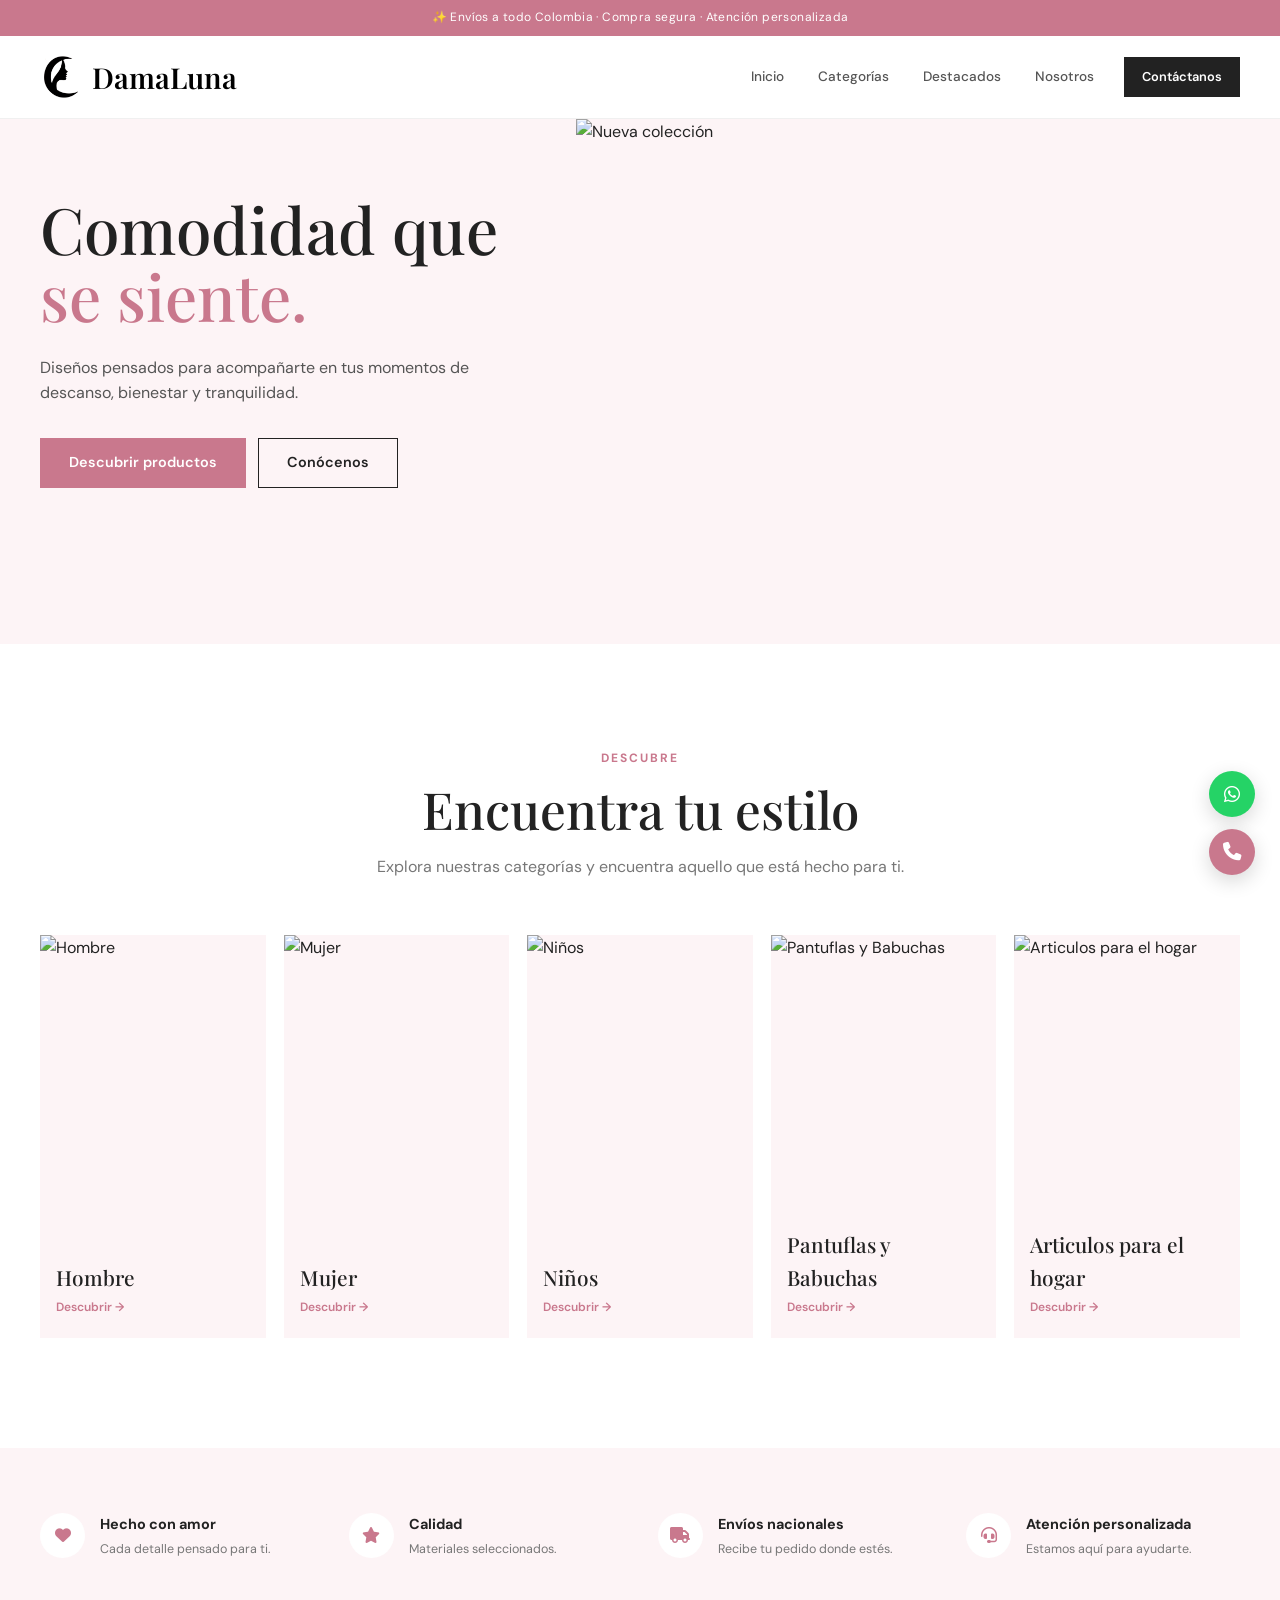
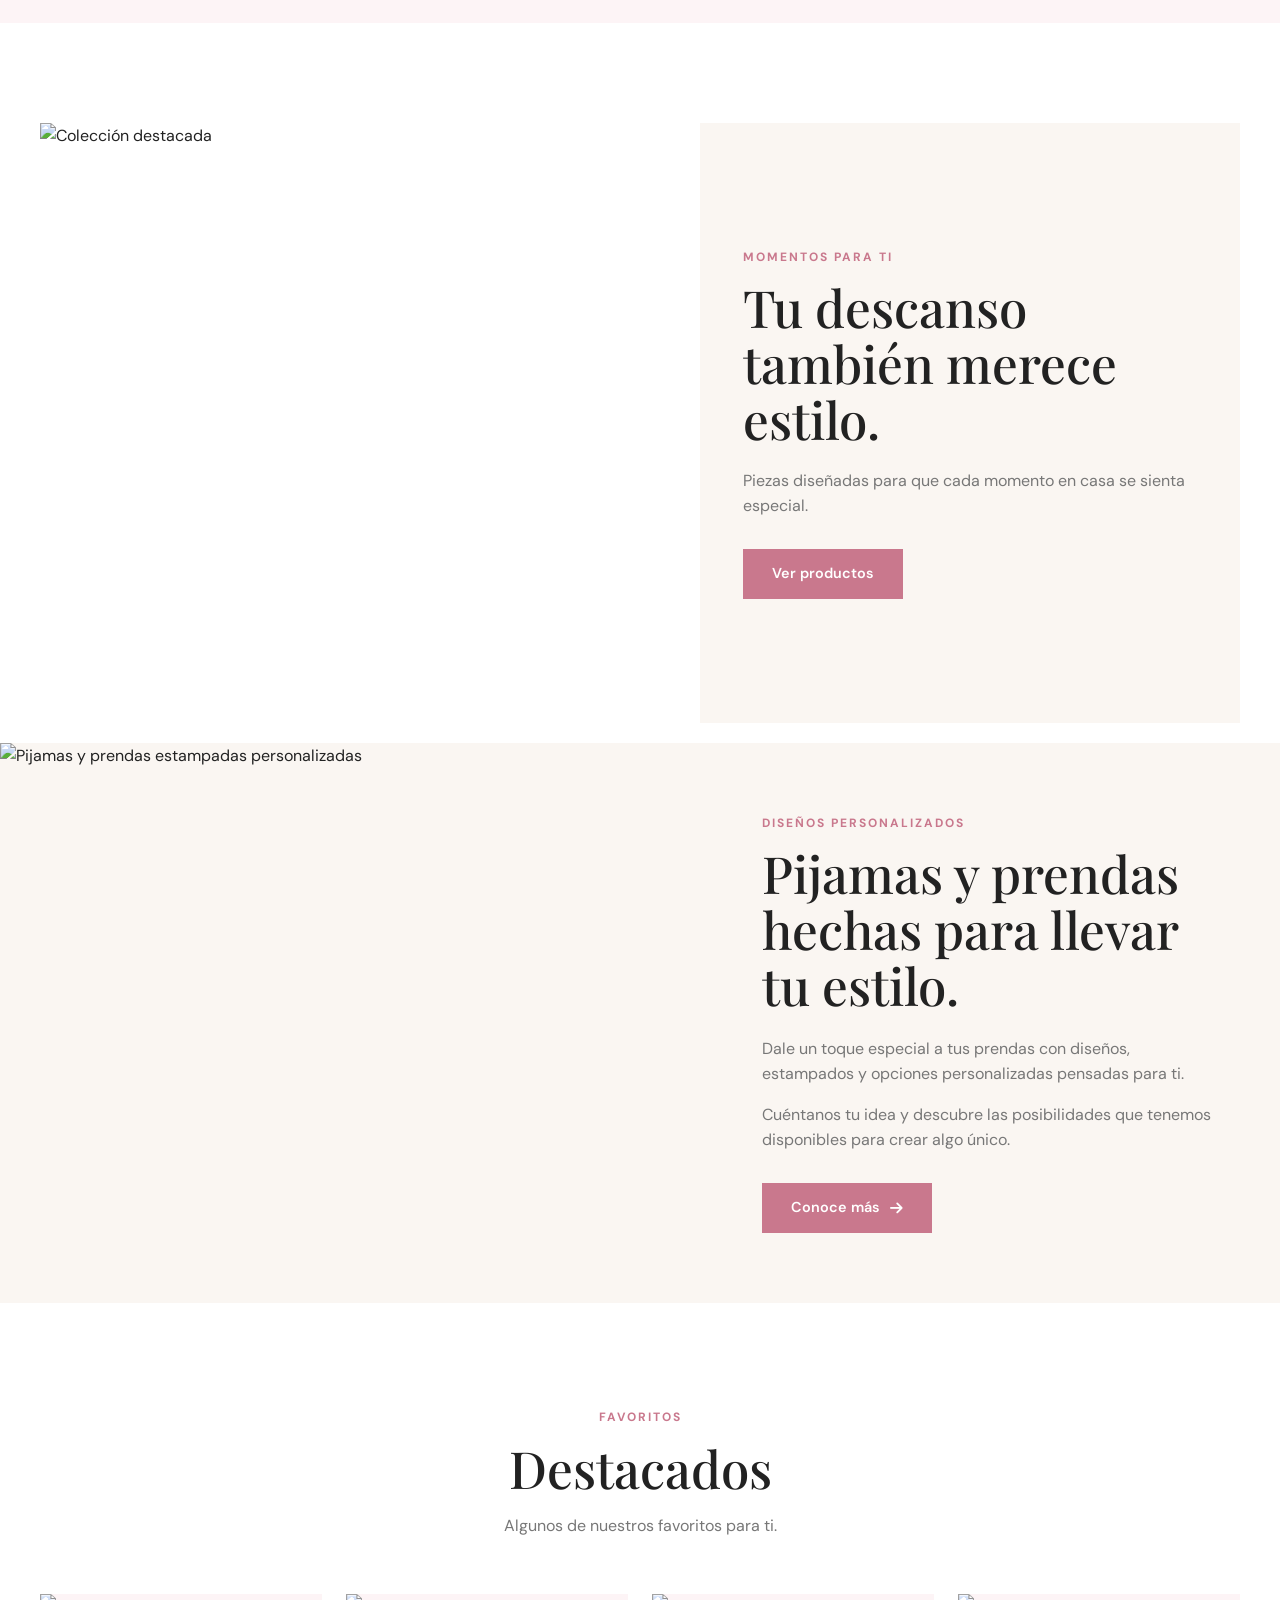
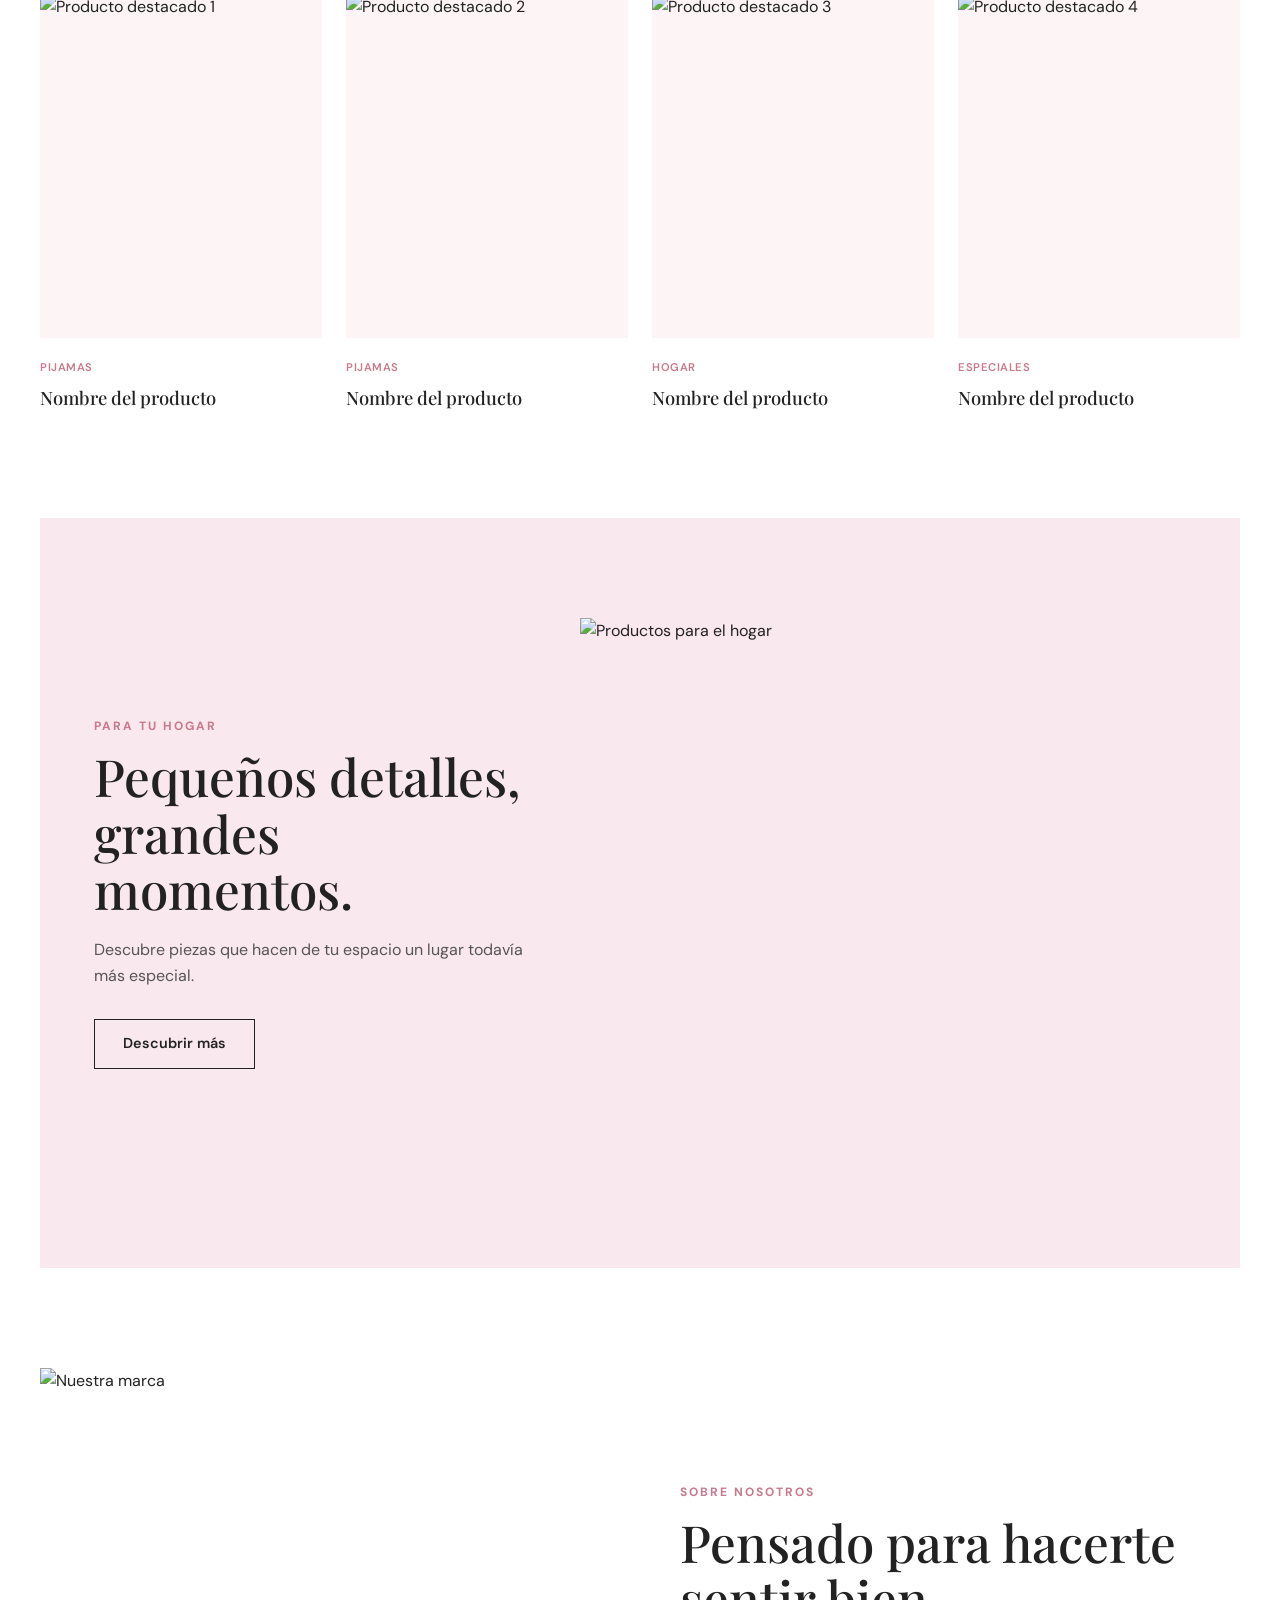
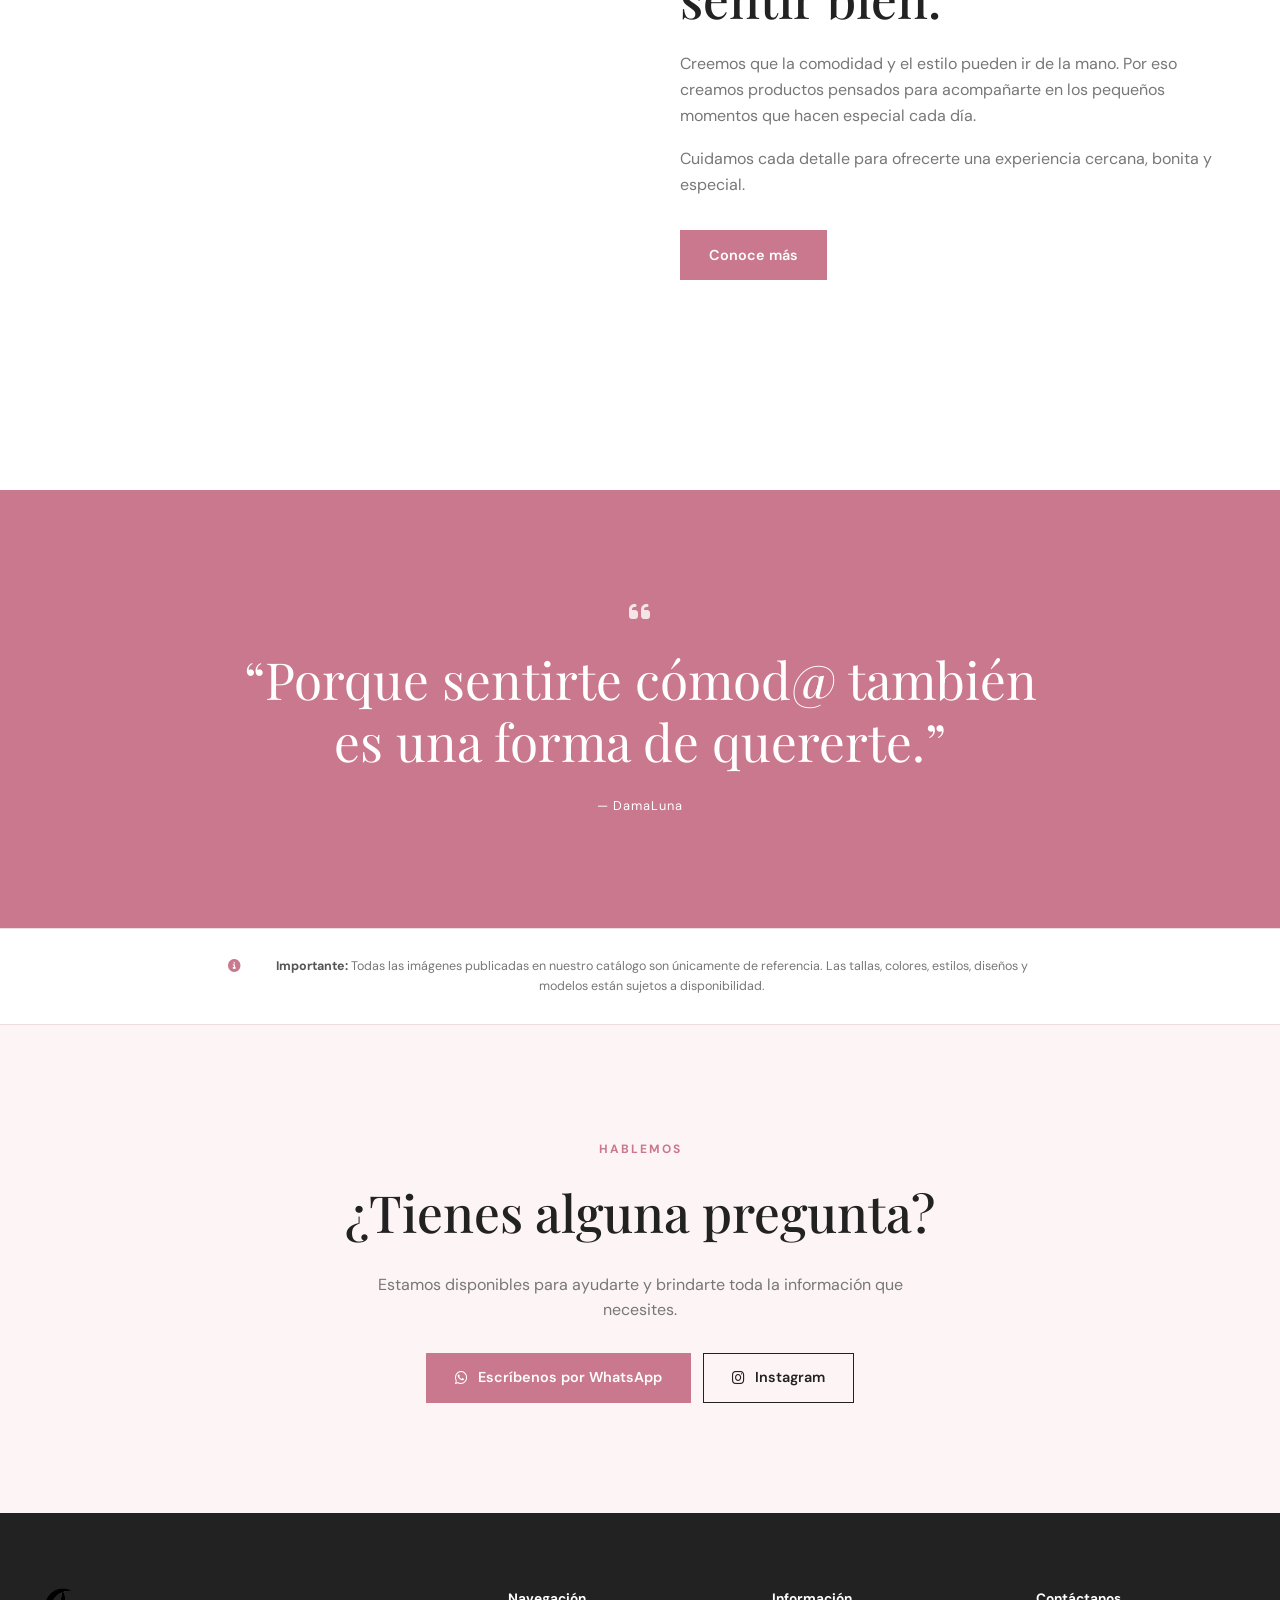
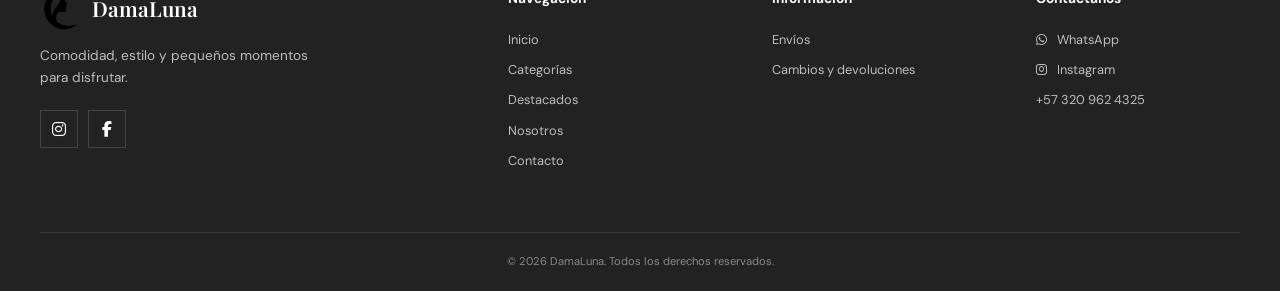
==== commit 049cbaf3: "links" ====
--- a/index.html
+++ b/index.html
@@ -42,7 +42,6 @@
                     <a href="#categorias">Categorías</a>
                     <a href="#destacados">Destacados</a>
                     <a href="#nosotros">Nosotros</a>
-                    <a href="#contacto">Contacto</a>
                 </div>
                 <!-- Botones -->
                 <div class="nav-actions">
@@ -465,11 +464,13 @@
                         brindarte toda la información que necesites.
                     </p>
                     <div class="contact-buttons">
-                        <a href="#" class="btn btn-primary">
+                        <a href="https://wa.me/573209624325" class="btn btn-primary whatsapp-link"
+                        target="_blank">
                             <i class="fa-brands fa-whatsapp"></i>
                             Escríbenos por WhatsApp
                         </a>
-                        <a href="#" class="btn btn-secondary">
+                        <a href="https://www.instagram.com/damaluna_pijamas?utm_source=qr&stkn=MTE4ZGxvajAwcmtvMw=="
+                        class="btn btn-secondary" target="_blank">
                             <i class="fa-brands fa-instagram"></i>
                             Instagram
                         </a>
@@ -494,14 +495,13 @@
                         para disfrutar.
                     </p>
                     <div class="social-links">
-                        <a href="#" aria-label="Instagram">
+                        <a href="https://www.instagram.com/damaluna_pijamas?utm_source=qr&stkn=MTE4ZGxvajAwcmtvMw=="
+                        aria-label="Instagram" target="_blank">
                             <i class="fa-brands fa-instagram"></i>
                         </a>
-                        <a href="#" aria-label="Facebook">
+                        <a href="https://www.facebook.com/share/1DcidgKLqe/"
+                        aria-label="Facebook" target="_blank">
                             <i class="fa-brands fa-facebook-f"></i>
-                        </a>
-                        <a href="#" aria-label="TikTok">
-                            <i class="fa-brands fa-tiktok"></i>
                         </a>
                     </div>
                 </div>
@@ -521,24 +521,25 @@
                     <h3>
                         Información
                     </h3>
-                    <a href="#">Envíos</a>
-                    <a href="#">Cambios y devoluciones</a>
+                    <a href="#contacto">Envíos</a>
+                    <a href="#contacto">Cambios y devoluciones</a>
                 </div>
                 <!-- Contacto -->
                 <div class="footer-column">
                     <h3>
                         Contáctanos
                     </h3>
-                    <a href="#">
+                    <a href="https://wa.me/573209624325" class="whatsapp-link" target="_blank">
                         <i class="fa-brands fa-whatsapp"></i>
                         WhatsApp
                     </a>
-                    <a href="#">
+                    <a href="https://www.instagram.com/damaluna_pijamas?utm_source=qr&stkn=MTE4ZGxvajAwcmtvMw=="
+                    target="_blank">
                         <i class="fa-brands fa-instagram"></i>
                         Instagram
                     </a>
-                    <a href="#contacto">
-                        +57 300 000 0000
+                    <a href="tel:+573209624325">
+                        +57 320 962 4325
                     </a>
                 </div>
             </div>
@@ -551,15 +552,15 @@
 
         <!-- BOTONES FLOTANTES DE CONTACTO -->
         <div class="floating-contact">
-            <a href="https://wa.me/573000000000"
-                class="floating-button floating-whatsapp"
+            <a href="https://wa.me/573209624325"
+                class="floating-button floating-whatsapp whatsapp-link"
                 target="_blank"
                 rel="noopener noreferrer"
                 aria-label="Contactar por WhatsApp">
                 <span class="floating-label">WhatsApp</span>
                 <i class="fa-brands fa-whatsapp"></i>
             </a>
-            <a href="tel:+573000000000"
+            <a href="tel:+573209624325"
                 class="floating-button floating-phone"
                 aria-label="Llamar">
                 <span class="floating-label">Llamar</span>
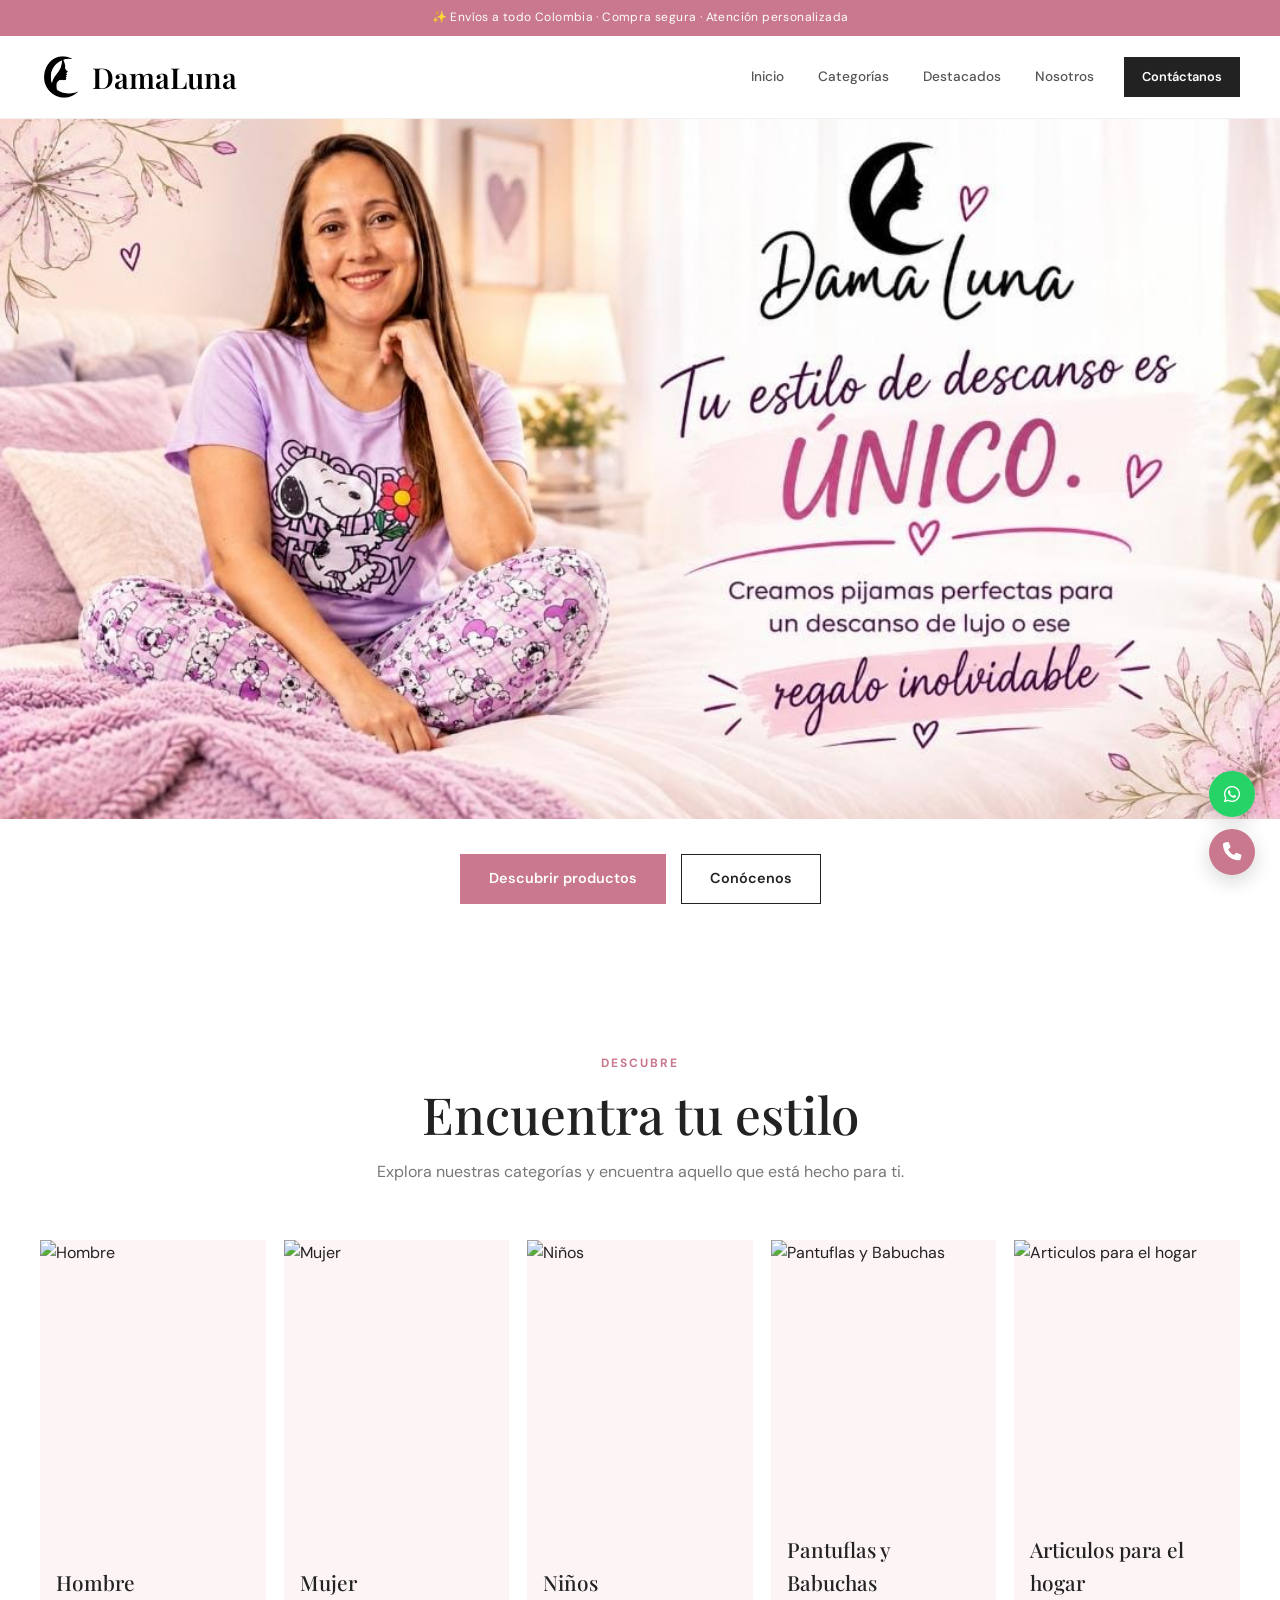
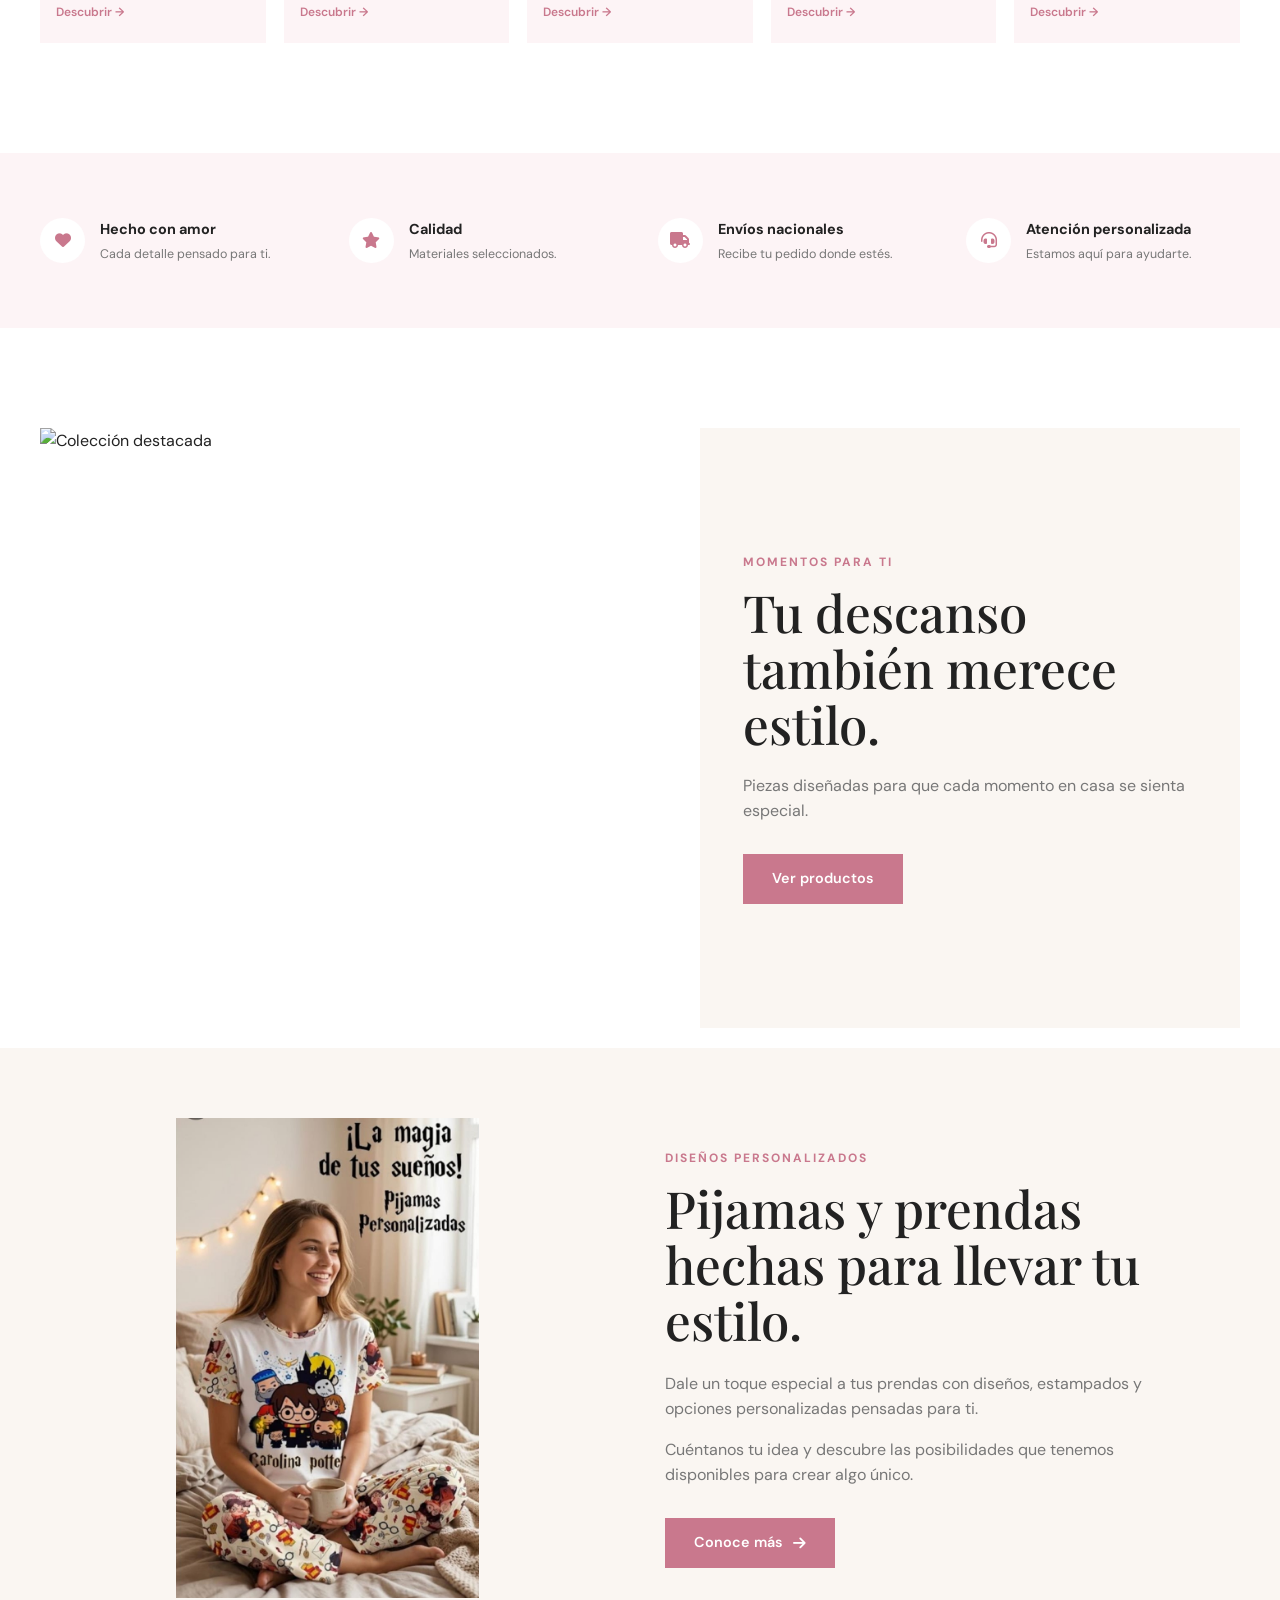
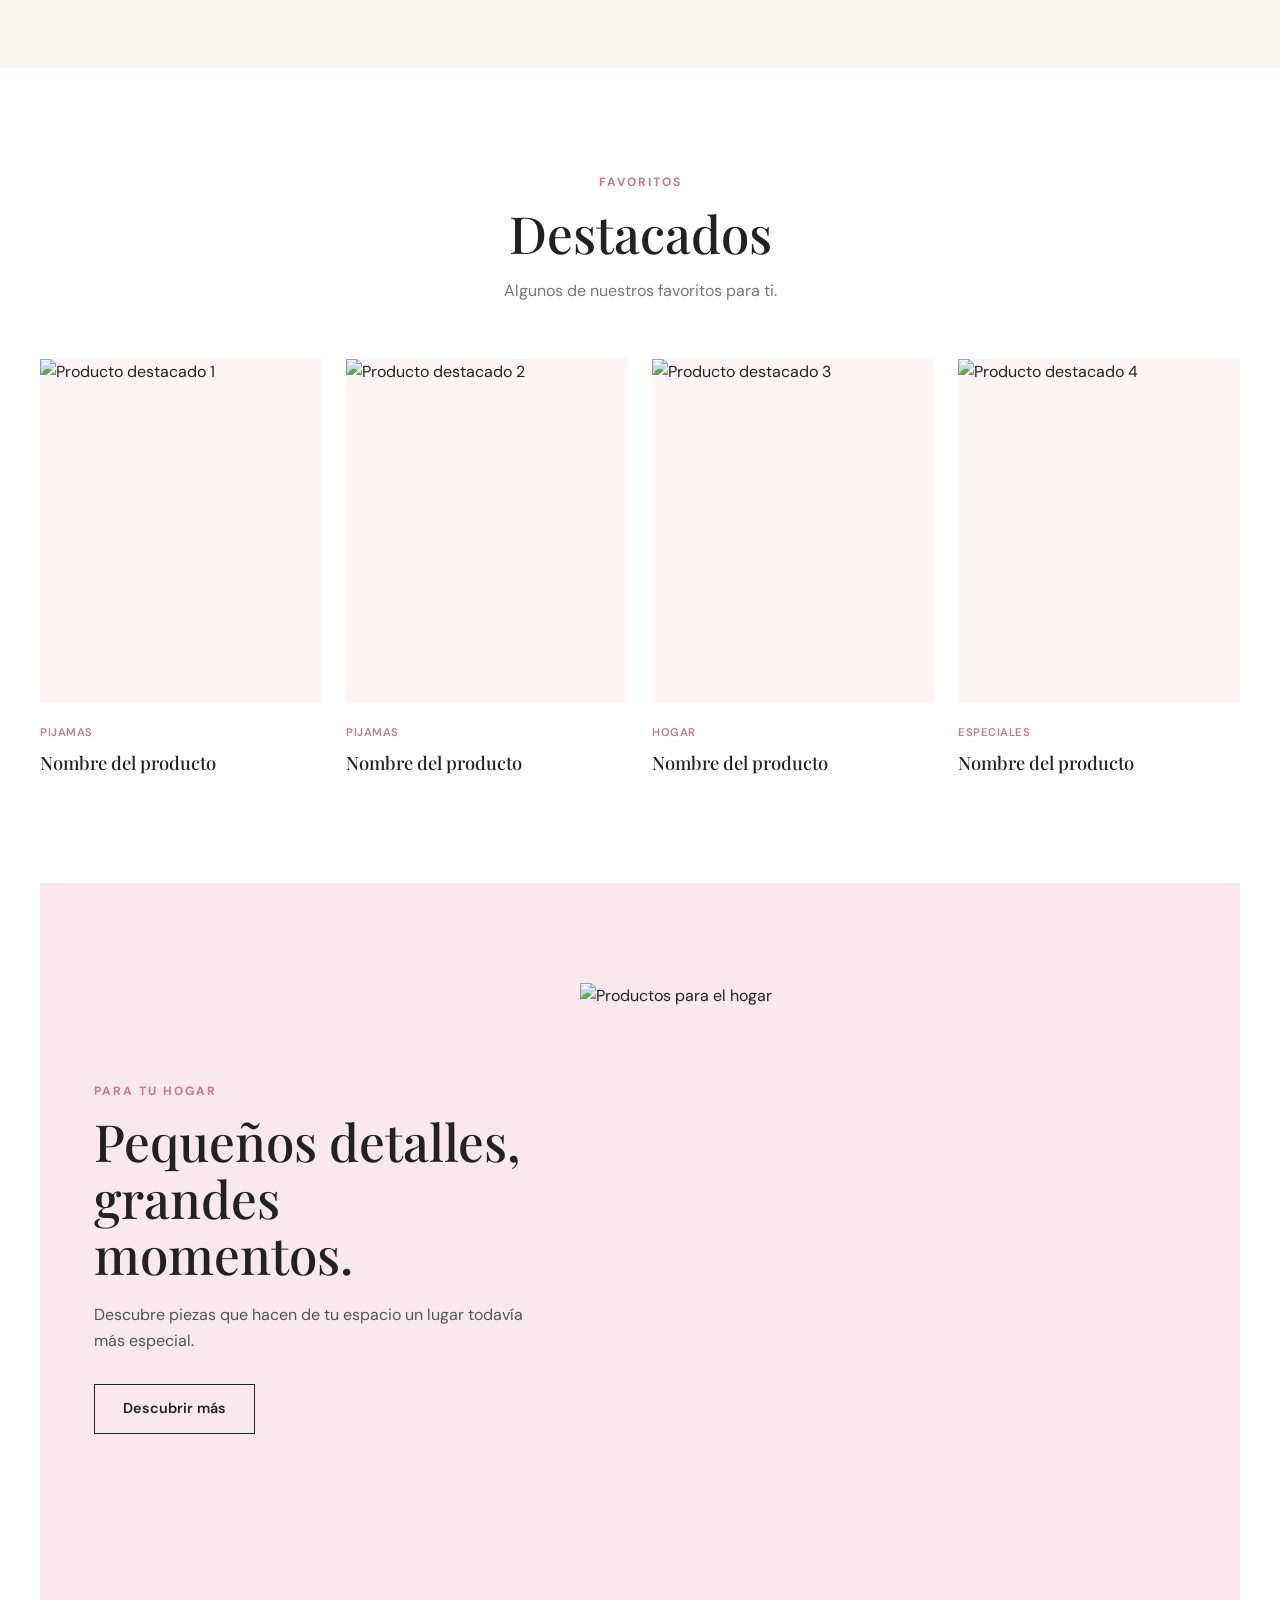
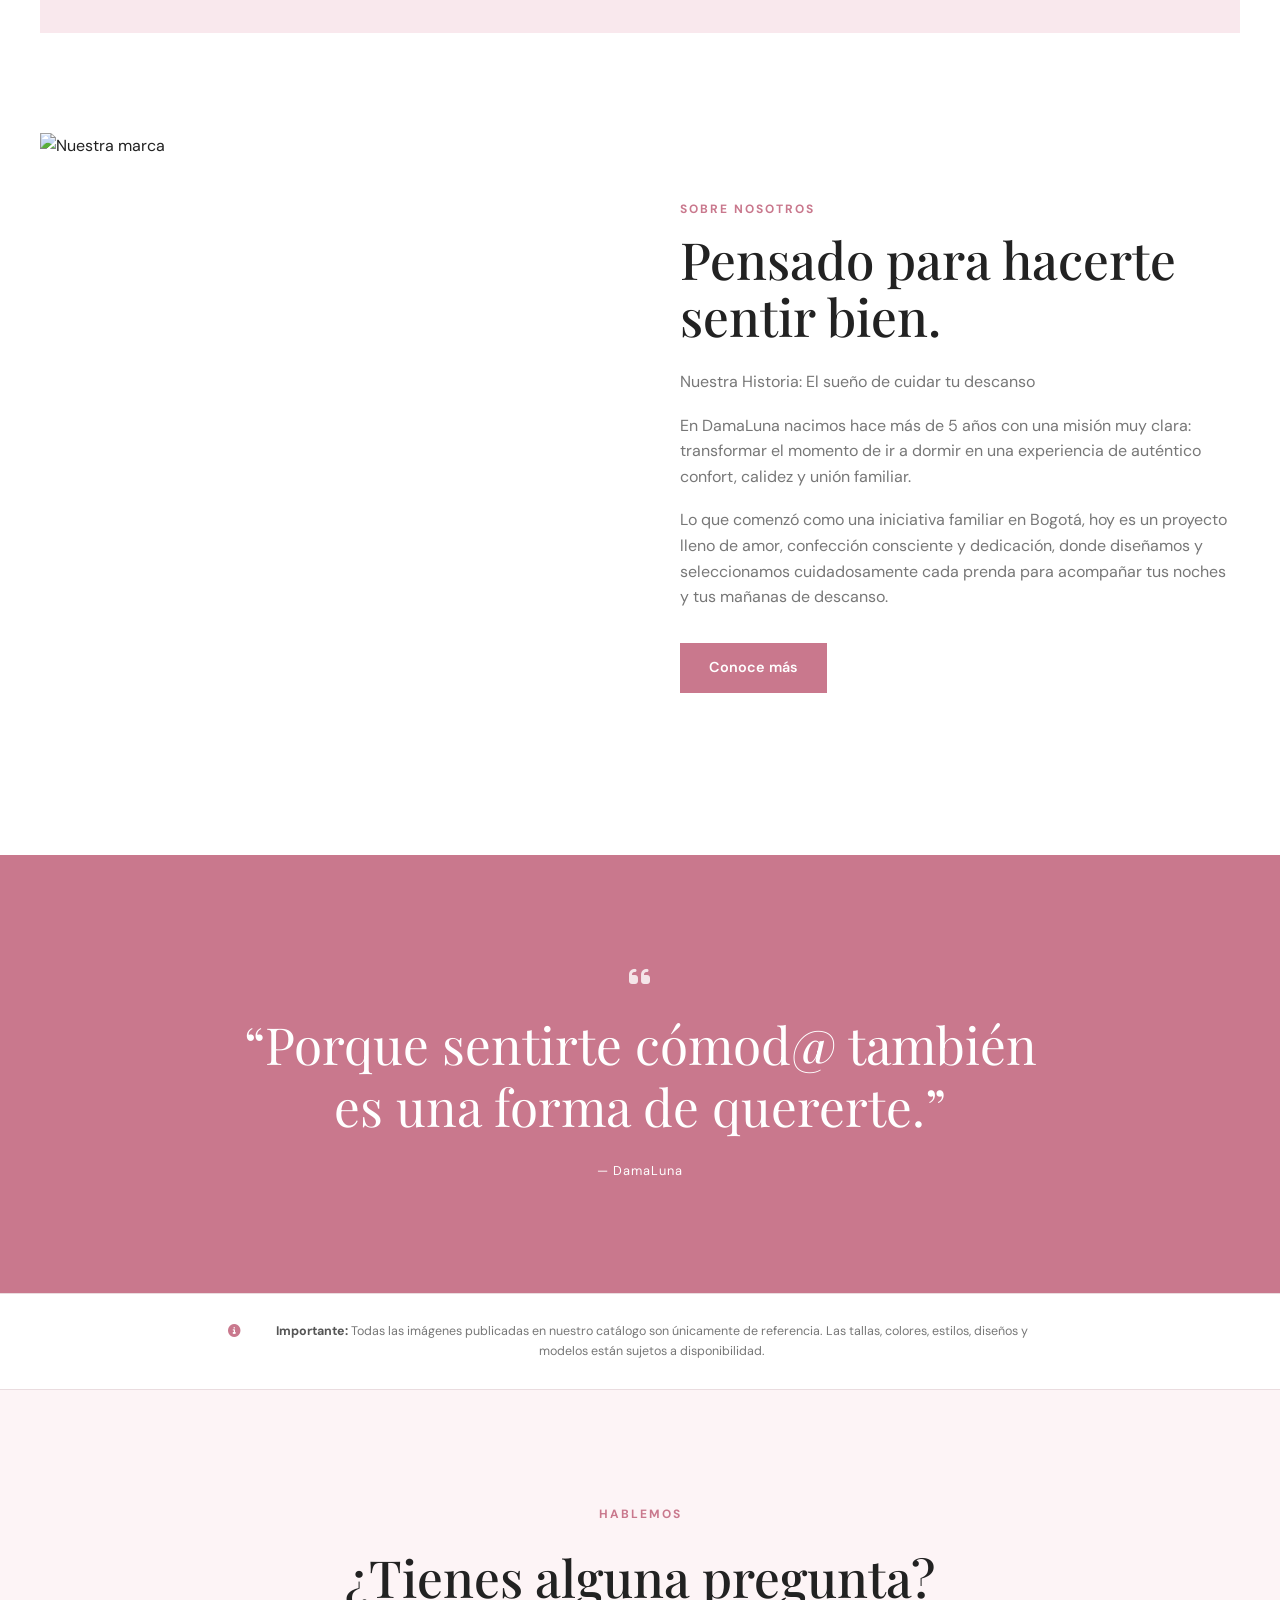
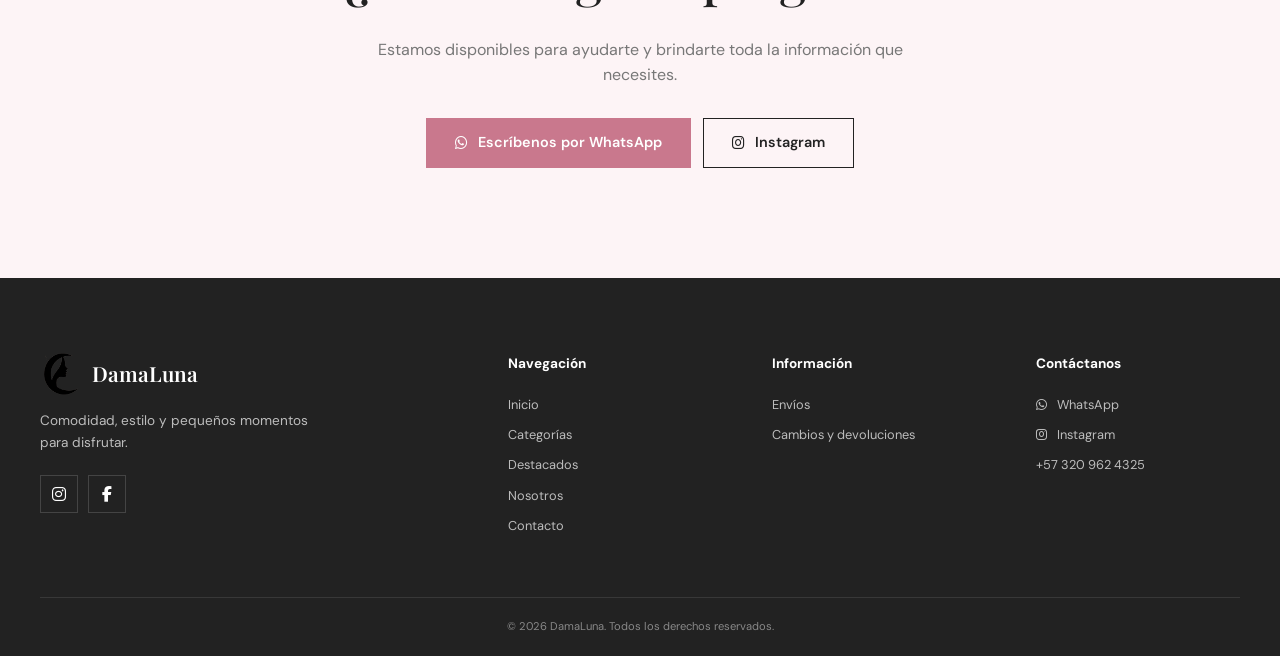
==== commit 88cbbb27: "img1" ====
--- a/index.html
+++ b/index.html
@@ -72,15 +72,11 @@
                 HERO
             ================================================== -->
             <section class="hero" id="inicio">
+                <div class="hero-image">
+                    <img src="static/img/Hero.jpeg"
+                        alt="Nueva colección">
+                </div>
                 <div class="hero-content">
-                    <h1>
-                        Comodidad que
-                        <span>se siente.</span>
-                    </h1>
-                    <p>
-                        Diseños pensados para acompañarte en tus momentos
-                        de descanso, bienestar y tranquilidad.
-                    </p>
                     <div class="hero-buttons">
                         <a href="#destacados" class="btn btn-primary">
                             Descubrir productos
@@ -90,10 +86,6 @@
                         </a>
                     </div>
                 </div>
-                <div class="hero-image">
-                    <img src="static/img/hero/hero.jpg"
-                        alt="Nueva colección">
-                </div>
             </section>
 
             <!-- =================================================
@@ -252,10 +244,10 @@
             <!-- =========================================================
                 PERSONALIZADOS
             ========================================================= -->
-            <section class="personalizados">
+            <section class="personalizados" id="personalizados">
                 <div class="personalizados-image">
                     <img
-                        src="static/img/banners/personalizados.jpg"
+                        src="static/img/Personalizada1.jpeg"
                         alt="Pijamas y prendas estampadas personalizadas">
                 </div>
                 <div class="personalizados-content">
@@ -402,14 +394,18 @@
                         sentir bien.
                     </h2>
                     <p>
-                        Creemos que la comodidad y el estilo pueden ir
-                        de la mano. Por eso creamos productos pensados
-                        para acompañarte en los pequeños momentos
-                        que hacen especial cada día.
-                    </p>
-                    <p>
-                        Cuidamos cada detalle para ofrecerte una
-                        experiencia cercana, bonita y especial.
+                        Nuestra Historia: El sueño de cuidar tu descanso
+                    </p>
+                    <p>
+                        ​En DamaLuna nacimos hace más de 5 años con una misión muy clara:
+                        transformar el momento de ir a dormir en una experiencia de auténtico confort,
+                        calidez y unión familiar.
+                    </p>
+                    <p>
+                        ​Lo que comenzó como una iniciativa familiar en Bogotá,
+                        hoy es un proyecto lleno de amor, confección consciente y dedicación,
+                        donde diseñamos y seleccionamos cuidadosamente cada prenda para acompañar
+                        tus noches y tus mañanas de descanso.
                     </p>
                     <a href="#contacto" class="btn btn-primary">
                         Conoce más
--- a/static/css/index.css
+++ b/static/css/index.css
@@ -295,67 +295,50 @@
     font-size: 0.9rem;
 }
 
+```css
 /* =========================================================
    HERO
 ========================================================= */
+
 .hero {
-    min-height: 525px;
-    display: grid;
-    grid-template-columns: 0.9fr 1.1fr;
-    background: var(--rosa-suave);
-}
-
-.hero-content {
     display: flex;
     flex-direction: column;
-    justify-content: center;
-    padding: 80px max(40px, calc((100vw - var(--contenedor)) / 2));
-    padding-right: 60px;
-    transform: translateY(-40px);
-}
-
-.hero-label {
-    margin-bottom: 18px;
-    color: var(--rosa-oscuro);
-    font-size: 0.75rem;
-    font-weight: 700;
-    letter-spacing: 2px;
-}
-
-.hero h1 {
-    max-width: 600px;
-    font-family: var(--fuente-elegante);
-    font-size: clamp(3rem, 5vw, 5.3rem);
-    font-weight: 500;
-    line-height: 1.05;
-}
-
-.hero h1 span {
-    color: var(--rosa-oscuro);
-}
-
-.hero-content > p {
-    max-width: 500px;
-    margin: 25px 0 32px;
-    color: var(--gris-oscuro);
-    font-size: 1rem;
-}
-
-.hero-buttons {
-    display: flex;
-    flex-wrap: wrap;
-    gap: 12px;
-}
+    width: 100%;
+    background: var(--blanco);
+}
+
+/* Imagen principal */
 
 .hero-image {
-    min-height: 200px;
+    width: 100%;
+    height: clamp(400px, 65vw, 700px);
     overflow: hidden;
 }
 
 .hero-image img {
+    display: block;
     width: 100%;
     height: 100%;
     object-fit: cover;
+    object-position: center;
+}
+
+/* Botones debajo de la imagen */
+
+.hero-content {
+    display: flex;
+    justify-content: center;
+    align-items: center;
+    width: 100%;
+    padding: 35px 20px 45px;
+}
+
+.hero-buttons {
+    display: flex;
+    justify-content: center;
+    align-items: center;
+    flex-wrap: wrap;
+    gap: 15px;
 }
 
 /* =========================================================
@@ -472,26 +455,40 @@
 
 .personalizados {
     display: grid;
-    grid-template-columns: 1.1fr 0.9fr;
+    grid-template-columns: 1fr 1fr;
+    align-items: center;
+    gap: 50px;
+    padding: 70px max(40px, calc((100vw - var(--contenedor)) / 2));
     background: var(--crema);
 }
 
+/* Imagen centrada y de tamaño controlado */
 .personalizados-image {
-    min-height: 560px;
+    display: flex;
+    align-items: center;
+    justify-content: center;
+    width: 100%;
+    min-height: 0;
     overflow: hidden;
 }
 
 .personalizados-image img {
+    display: block;
     width: 100%;
-    height: 100%;
-    object-fit: cover;
-}
-
+    max-width: 420px;
+    height: auto;
+    max-height: 480px;
+    object-fit: contain;
+    object-position: center;
+}
+
+/* Texto */
 .personalizados-content {
     display: flex;
     flex-direction: column;
     justify-content: center;
-    padding: 70px 10%;
+    align-items: flex-start;
+    padding: 20px 0;
 }
 
 .personalizados-content h2 {
@@ -1159,14 +1156,11 @@
         min-height: auto;
         grid-template-columns: 1fr;
     }
+    .hero-image {
+        height: clamp(350px, 70vw, 550px);
+    }
     .hero-content {
-        padding: 70px 30px;
-    }
-    .hero h1 {
-        font-size: clamp(2.8rem, 10vw, 4.5rem);
-    }
-    .hero-image {
-        min-height: 500px;
+        padding: 30px 20px 40px;
     }
     /* Categorías */
     .categories-grid {
@@ -1192,6 +1186,28 @@
     }
     .about-image img {
         aspect-ratio: 1 / 0.85;
+    }
+    .personalizados {
+        grid-template-columns: 1fr;
+        gap: 25px;
+        padding: 45px 25px;
+    }
+    /* La imagen aparece primero */
+    .personalizados-image {
+        grid-row: 1;
+    }
+    .personalizados-image img {
+        width: 100%;
+        max-width: 350px;
+        max-height: 400px;
+    }
+    /* El texto aparece debajo */
+    .personalizados-content {
+        grid-row: 2;
+        padding: 0;
+    }
+    .personalizados-content h2 {
+        font-size: clamp(2rem, 6vw, 2.8rem);
     }
 }
 
@@ -1225,24 +1241,23 @@
         font-size: 2.2rem;
     }
     /* Hero */
+    .hero-image {
+        height: 420px;
+    }
     .hero-content {
-        padding: 55px 20px;
-    }
-    .hero h1 {
-        font-size: 3rem;
-    }
-    .hero-content > p {
-        font-size: 0.9rem;
+        padding: 25px 20px 35px;
     }
     .hero-buttons {
-        flex-direction: column;
-        align-items: stretch;
+        flex-direction: row;
+        justify-content: center;
+        flex-wrap: wrap;
+        gap: 10px;
     }
     .hero-buttons .btn {
-        width: 100%;
-    }
-    .hero-image {
-        min-height: 420px;
+        width: auto;
+        min-height: 46px;
+        padding: 0 18px;
+        font-size: 0.82rem;
     }
     /* Categorías */
     .categories-grid {
@@ -1347,15 +1362,6 @@
         right: 18px;
         bottom: 18px;
     }
-    .personalizados-image {
-        min-height: 360px;
-    }
-    .personalizados-content {
-        padding: 50px 25px;
-    }
-    .personalizados-content h2 {
-        font-size: 2.4rem;
-    }
     .catalog-note {
         padding: 25px 18px;
     }
@@ -1363,6 +1369,20 @@
         font-size: 0.75rem;
         text-align: left;
     }
+    .personalizados {
+        gap: 20px;
+        padding: 35px 20px 45px;
+    }
+    .personalizados-image img {
+        max-width: 300px;
+        max-height: 340px;
+    }
+    .personalizados-content h2 {
+        font-size: 2.2rem;
+    }
+    .personalizados-content p {
+        font-size: 0.92rem;
+    }
 }
 
 /* =========================================================
